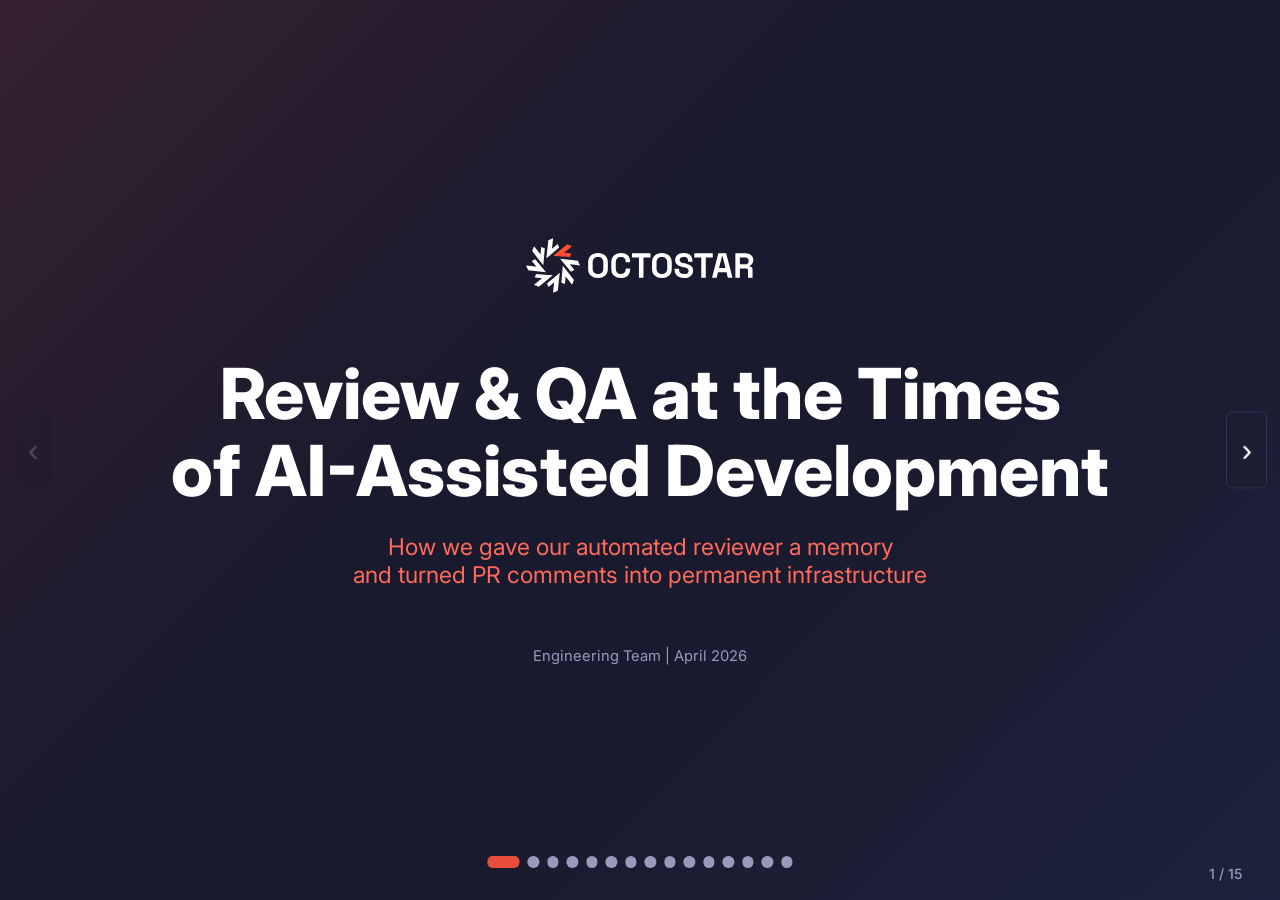
==== docs/presentation.html @ 03509ed6 "fix: slide 4 — vertically center content Co-Authored-By: Claude Opus 4.6 (1M context) <noreply@anthr" ====
<!DOCTYPE html>
<html lang="en">
<head>
<meta charset="UTF-8">
<meta name="viewport" content="width=device-width, initial-scale=1.0">
<title>Octostar — AI Code Review Knowledge System</title>
<style>
  @import url('https://fonts.googleapis.com/css2?family=Inter:wght@300;400;500;600;700;800;900&display=swap');

  :root {
    --bg-dark: #1a1a2e;
    --bg-card: #222240;
    --octostar-red: #e74c3c;
    --octostar-red-light: #ff6b5b;
    --text-white: #ffffff;
    --text-gray: #d0d0e0;
    --text-dim: #9999bb;
    --accent-blue: #4a9eff;
    --accent-green: #2ecc71;
    --accent-orange: #f39c12;
    --accent-purple: #9b59b6;
    --gradient-warm: linear-gradient(135deg, #e74c3c22 0%, #1a1a2e 40%, #1a1a2e 60%, #4a9eff11 100%);
  }

  * { margin: 0; padding: 0; box-sizing: border-box; }

  body {
    font-family: 'Inter', -apple-system, sans-serif;
    background: var(--bg-dark);
    color: var(--text-white);
    overflow: hidden;
  }

  .slide {
    width: 100vw;
    height: 100vh;
    display: none;
    flex-direction: column;
    position: relative;
    overflow: hidden;
  }

  .slide.active { display: flex; }

  /* Shared elements */
  .slide-number {
    position: absolute;
    bottom: 2vh;
    right: 3vw;
    font-size: 0.9vw;
    color: var(--text-dim);
    font-weight: 500;
  }

  .logo-bar {
    position: absolute;
    top: 2vh;
    right: 3vw;
  }

  .logo-img {
    height: 3.2vw;
    width: auto;
    cursor: pointer;
  }

  .red-accent-line {
    width: 60px;
    height: 4px;
    background: var(--octostar-red);
    border-radius: 2px;
    margin-bottom: 20px;
  }

  /* ========== SLIDE 1: TITLE ========== */
  .slide-title {
    background: var(--bg-dark);
    justify-content: center;
    align-items: center;
    text-align: center;
    background: var(--gradient-warm);
  }

  .slide-title .logo-main {
    display: flex;
    align-items: center;
    gap: 16px;
    margin-bottom: 6vh;
  }

  .slide-title .logo-main img {
    height: 5.5vw;
    width: auto;
  }

  .slide-title h1 {
    font-size: 5.5vw;
    font-weight: 800;
    line-height: 1.1;
    margin-bottom: 24px;
    max-width: 80vw;
  }

  .slide-title .subtitle {
    font-size: 1.8vw;
    color: var(--octostar-red-light);
    font-weight: 400;
    margin-bottom: 6vh;
    max-width: 60vw;
  }

  .slide-title .meta {
    font-size: 1vw;
    color: var(--text-dim);
    line-height: 1.8;
  }

  /* ========== SLIDE 2: THE PROBLEM ========== */
  .slide-problem {
    padding: 5vh 6vw;
    background: var(--gradient-warm);
    justify-content: center;
  }

  .slide-problem h2 {
    font-size: 3.2vw;
    font-weight: 800;
    margin-bottom: 4vh;
  }

  /* Gap layout (slide 2) */
  .slide-problem { justify-content: center; }
  .gap-layout {
    display: flex;
    gap: 2vw;
    align-items: stretch;
  }
  .gap-col {
    flex: 1;
    background: var(--bg-card);
    border: 1px solid #333355;
    border-radius: 1vw;
    padding: 1.8vw;
    display: flex;
    flex-direction: column;
    gap: 0.8vh;
  }
  .gap-header { font-size: 1.35vw; font-weight: 700; margin-bottom: 0.5vh; }
  .gap-item {
    font-size: 1vw;
    padding: 0.4vh 0 0.4vh 1vw;
    border-left: 3px solid;
    color: var(--text-gray);
  }
  .gap-good { border-color: var(--accent-green); }
  .gap-bad { border-color: var(--octostar-red); }
  .gap-bars {
    margin-top: auto;
    display: flex;
    flex-direction: row;
    gap: 0.8vw;
  }
  .gap-bar {
    flex: 1;
    padding: 0.8vw 0.6vw;
    border-radius: 0.5vw;
    font-size: 1vw;
    font-weight: 800;
    letter-spacing: 2px;
    text-align: center;
  }
  .gap-neutral { border-color: var(--text-dim); }
  .gap-bar-neutral {
    background: rgba(153,153,187,0.15);
    border: 2px solid var(--text-dim);
    color: var(--text-dim);
  }
  .gap-bar-good {
    background: rgba(46,204,113,0.18);
    border: 2px solid var(--accent-green);
    color: var(--accent-green);
  }
  .gap-bar-bad {
    background: rgba(231,76,60,0.18);
    border: 2px solid var(--octostar-red);
    color: var(--octostar-red-light);
  }
  .gap-vs {
    font-size: 2.5vw;
    font-weight: 800;
    color: var(--text-dim);
    display: flex;
    align-items: center;
  }
  .gap-punchline {
    margin-top: 2vh;
    font-size: 1.3vw;
    color: var(--text-gray);
    text-align: center;
    line-height: 1.5;
  }

  /* ========== SLIDE 3: THREE LAYERS ========== */
  .slide-layers {
    padding: 80px 120px;
    background: var(--gradient-warm);
  }

  .slide-layers h2 {
    font-size: 48px;
    font-weight: 800;
    margin-bottom: 60px;
  }

  .layers-container {
    display: flex;
    gap: 36px;
    flex: 1;
  }

  .layer-card {
    flex: 1;
    background: var(--bg-card);
    border-radius: 16px;
    padding: 40px;
    border: 1px solid #333355;
    display: flex;
    flex-direction: column;
    position: relative;
    overflow: hidden;
  }

  .layer-card::before {
    content: '';
    position: absolute;
    top: 0;
    left: 0;
    right: 0;
    height: 4px;
  }

  .layer-card.bot::before { background: var(--octostar-red); }
  .layer-card.dev::before { background: var(--accent-blue); }
  .layer-card.file::before { background: var(--accent-green); }

  .layer-label {
    font-size: 13px;
    font-weight: 700;
    text-transform: uppercase;
    letter-spacing: 3px;
    margin-bottom: 8px;
  }

  .layer-card.bot .layer-label { color: var(--octostar-red-light); }
  .layer-card.dev .layer-label { color: var(--accent-blue); }
  .layer-card.file .layer-label { color: var(--accent-green); }

  .layer-card h3 {
    font-size: 28px;
    font-weight: 700;
    margin-bottom: 16px;
  }

  .layer-card .when {
    font-size: 15px;
    color: var(--text-dim);
    margin-bottom: 20px;
    padding-bottom: 20px;
    border-bottom: 1px solid #333355;
  }

  .layer-card .desc {
    font-size: 17px;
    line-height: 1.7;
    color: var(--text-gray);
    margin-bottom: 24px;
  }

  .layer-card .file-path {
    font-family: 'SF Mono', 'Fira Code', monospace;
    font-size: 14px;
    color: var(--accent-green);
    background: #1a1a2e;
    padding: 12px 16px;
    border-radius: 8px;
    margin-top: auto;
  }

  .layer-card .example {
    font-size: 14px;
    color: var(--text-dim);
    background: #1a1a2e;
    padding: 16px;
    border-radius: 8px;
    margin-top: auto;
    font-family: 'SF Mono', 'Fira Code', monospace;
    line-height: 1.6;
    white-space: pre-wrap;
  }

  /* ========== SLIDE 4: HIERARCHY ========== */
  .slide-hierarchy {
    padding: 5vh 6vw;
    background: var(--gradient-warm);
    justify-content: center;
  }

  .slide-hierarchy h2 {
    font-size: 48px;
    font-weight: 800;
    margin-bottom: 16px;
  }

  .slide-hierarchy .subtitle {
    font-size: 20px;
    color: var(--text-gray);
    margin-bottom: 60px;
  }

  .hierarchy-content {
    display: flex;
    gap: 60px;
    flex: 1;
  }

  .tree {
    flex: 1;
    display: flex;
    flex-direction: column;
    gap: 0;
  }

  .tree-node {
    display: flex;
    align-items: center;
    gap: 16px;
    padding: 18px 24px;
    background: var(--bg-card);
    border: 1px solid #333355;
    border-radius: 12px;
    margin-left: 0;
    margin-bottom: 8px;
    position: relative;
  }

  .tree-node.l1 { margin-left: 0; }
  .tree-node.l2 { margin-left: 60px; }
  .tree-node.l3 { margin-left: 120px; }

  .tree-node .dot {
    width: 12px;
    height: 12px;
    border-radius: 50%;
    flex-shrink: 0;
  }

  .tree-node .dot.red { background: var(--octostar-red); }
  .tree-node .dot.blue { background: var(--accent-blue); }
  .tree-node .dot.green { background: var(--accent-green); }
  .tree-node .dot.purple { background: var(--accent-purple); }

  .tree-node .path {
    font-family: 'SF Mono', 'Fira Code', monospace;
    font-size: 15px;
    color: var(--text-white);
  }

  .tree-node .scope {
    margin-left: auto;
    font-size: 13px;
    color: var(--text-dim);
    font-weight: 500;
  }

  .token-table {
    flex: 1;
    display: flex;
    flex-direction: column;
    gap: 16px;
  }

  .token-table h3 {
    font-size: 24px;
    font-weight: 700;
    margin-bottom: 16px;
  }

  .token-row {
    display: flex;
    align-items: center;
    gap: 16px;
    background: var(--bg-card);
    border: 1px solid #333355;
    border-radius: 12px;
    padding: 20px 24px;
  }

  .token-row .label {
    font-size: 16px;
    color: var(--text-gray);
    min-width: 200px;
  }

  .token-bar-bg {
    flex: 1;
    height: 24px;
    background: #1a1a2e;
    border-radius: 12px;
    overflow: hidden;
  }

  .token-bar {
    height: 100%;
    border-radius: 12px;
    transition: width 0.3s;
  }

  .token-bar.red { background: linear-gradient(90deg, var(--octostar-red), var(--octostar-red-light)); }
  .token-bar.blue { background: linear-gradient(90deg, #2980b9, var(--accent-blue)); }
  .token-bar.green { background: linear-gradient(90deg, #27ae60, var(--accent-green)); }

  .token-row .value {
    font-size: 14px;
    font-weight: 600;
    color: var(--text-white);
    min-width: 80px;
    text-align: right;
    font-family: 'SF Mono', 'Fira Code', monospace;
  }

  /* ========== SLIDE 5: FEEDBACK LOOP ========== */
  .slide-loop {
    padding: 80px 120px;
    background: var(--gradient-warm);
  }

  .slide-loop h2 {
    font-size: 48px;
    font-weight: 800;
    margin-bottom: 60px;
  }

  .loop-flow {
    display: flex;
    align-items: center;
    gap: 0;
    flex: 1;
    justify-content: center;
    padding: 0 40px;
  }

  .loop-step {
    display: flex;
    flex-direction: column;
    align-items: center;
    text-align: center;
    width: 200px;
  }

  .loop-step .circle {
    width: 80px;
    height: 80px;
    border-radius: 50%;
    display: flex;
    align-items: center;
    justify-content: center;
    font-size: 32px;
    margin-bottom: 16px;
    border: 2px solid;
  }

  .loop-step .circle.red { border-color: var(--octostar-red); background: var(--octostar-red)22; }
  .loop-step .circle.blue { border-color: var(--accent-blue); background: var(--accent-blue)22; }
  .loop-step .circle.green { border-color: var(--accent-green); background: var(--accent-green)22; }
  .loop-step .circle.orange { border-color: var(--accent-orange); background: var(--accent-orange)22; }
  .loop-step .circle.purple { border-color: var(--accent-purple); background: var(--accent-purple)22; }

  .loop-fork {
    display: flex;
    flex-direction: column;
    align-items: center;
    gap: 12px;
  }
  .loop-fork-row {
    display: flex;
    align-items: center;
    gap: 12px;
  }
  .loop-fork-arrow {
    font-size: 18px;
    color: var(--text-dim);
  }

  .loop-step h4 {
    font-size: 16px;
    font-weight: 700;
    margin-bottom: 8px;
  }

  .loop-step p {
    font-size: 13px;
    color: var(--text-dim);
    line-height: 1.5;
  }

  .loop-arrow {
    font-size: 28px;
    color: var(--text-dim);
    margin: 0 8px;
    padding-bottom: 60px;
  }

  .loop-wrapper {
    display: flex;
    flex-direction: column;
    align-items: center;
    flex: 1;
    justify-content: center;
  }

  .loop-return-curved {
    width: 85%;
    margin-top: 1vh;
    display: flex;
    flex-direction: column;
    align-items: center;
  }

  .loop-return-curved svg {
    width: 100%;
    height: 5vh;
  }

  .loop-return-label {
    font-size: 1.2vw;
    margin-top: 1vh;
  }

  /* ========== SLIDE 6: CLASSIFICATION ========== */
  .slide-classify {
    padding: 5vh 6vw;
    background: var(--gradient-warm);
    justify-content: center;
  }

  .slide-classify h2 {
    font-size: 3.2vw;
    font-weight: 800;
    margin-bottom: 3vh;
  }

  .classify-grid {
    display: grid;
    grid-template-columns: repeat(5, 1fr);
    gap: 20px;
  }

  .classify-card {
    background: var(--bg-card);
    border-radius: 16px;
    padding: 32px 24px;
    border: 1px solid #333355;
    text-align: center;
    display: flex;
    flex-direction: column;
    align-items: center;
  }

  .classify-card .badge {
    font-size: 12px;
    font-weight: 700;
    text-transform: uppercase;
    letter-spacing: 2px;
    padding: 6px 16px;
    border-radius: 20px;
    margin-bottom: 20px;
  }

  .classify-card.reviewable .badge { background: var(--octostar-red)33; color: var(--octostar-red-light); }
  .classify-card.educational .badge { background: var(--accent-blue)33; color: var(--accent-blue); }
  .classify-card.singlefile .badge { background: var(--accent-green)33; color: var(--accent-green); }
  .classify-card.overlapping .badge { background: var(--accent-orange)33; color: var(--accent-orange); }
  .classify-card.stale .badge { background: #66666633; color: #999; }

  .classify-card h3 {
    font-size: 20px;
    font-weight: 700;
    margin-bottom: 12px;
  }

  .classify-card .dest {
    font-size: 14px;
    color: var(--text-dim);
    margin-bottom: 16px;
    font-family: 'SF Mono', 'Fira Code', monospace;
  }

  .classify-card .example-text {
    font-size: 14px;
    color: var(--text-gray);
    line-height: 1.6;
    font-style: italic;
  }

  /* ========== SLIDE 7: REAL EXAMPLES ========== */
  .slide-examples {
    padding: 80px 120px;
    background: var(--gradient-warm);
  }

  .slide-examples h2 {
    font-size: 48px;
    font-weight: 800;
    margin-bottom: 60px;
  }

  .examples-grid {
    display: grid;
    grid-template-columns: 1fr 1fr;
    gap: 28px;
    flex: 1;
  }

  .example-card {
    background: var(--bg-card);
    border-radius: 16px;
    padding: 32px;
    border: 1px solid #333355;
    border-left: 4px solid;
  }

  .example-card.war1 { border-left-color: var(--octostar-red); }
  .example-card.war2 { border-left-color: var(--accent-blue); }
  .example-card.war3 { border-left-color: var(--accent-green); }
  .example-card.war4 { border-left-color: var(--accent-orange); }

  .example-card .source {
    font-size: 12px;
    font-weight: 600;
    text-transform: uppercase;
    letter-spacing: 2px;
    color: var(--text-dim);
    margin-bottom: 12px;
  }

  .example-card .rule {
    font-size: 18px;
    font-weight: 600;
    margin-bottom: 12px;
    line-height: 1.4;
  }

  .example-card .context {
    font-size: 15px;
    color: var(--text-gray);
    line-height: 1.6;
  }

  .example-card .tag {
    display: inline-block;
    font-size: 11px;
    font-weight: 600;
    padding: 4px 10px;
    border-radius: 12px;
    margin-top: 12px;
    text-transform: uppercase;
    letter-spacing: 1px;
  }

  .tag.bugbot { background: var(--octostar-red)33; color: var(--octostar-red-light); }
  .tag.lessons { background: var(--accent-blue)33; color: var(--accent-blue); }
  .tag.inline { background: var(--accent-green)33; color: var(--accent-green); }

  /* ========== SLIDE 8: RESULTS ========== */
  .slide-results {
    padding: 80px 120px;
    background: var(--gradient-warm);
  }

  .slide-results h2 {
    font-size: 48px;
    font-weight: 800;
    margin-bottom: 60px;
  }

  .results-grid {
    display: grid;
    grid-template-columns: repeat(4, 1fr);
    gap: 28px;
    margin-bottom: 60px;
  }

  .stat-card {
    background: var(--bg-card);
    border-radius: 16px;
    padding: 36px 32px;
    border: 1px solid #333355;
    text-align: center;
  }

  .stat-card .number {
    font-size: 56px;
    font-weight: 800;
    margin-bottom: 8px;
  }

  .stat-card .number.red { color: var(--octostar-red-light); }
  .stat-card .number.blue { color: var(--accent-blue); }
  .stat-card .number.green { color: var(--accent-green); }
  .stat-card .number.orange { color: var(--accent-orange); }

  .stat-card .label {
    font-size: 16px;
    color: var(--text-gray);
    line-height: 1.4;
  }

  .proof-box {
    background: var(--bg-card);
    border-radius: 16px;
    padding: 36px 40px;
    border: 1px solid #333355;
    display: flex;
    align-items: center;
    gap: 40px;
  }

  .proof-box .icon { font-size: 48px; }

  .proof-box .text h3 {
    font-size: 22px;
    font-weight: 700;
    margin-bottom: 8px;
  }

  .proof-box .text p {
    font-size: 17px;
    color: var(--text-gray);
    line-height: 1.6;
  }

  /* ========== SLIDE 9: HOW TO USE ========== */
  .slide-usage {
    padding: 80px 120px;
    background: var(--gradient-warm);
  }

  .slide-usage h2 {
    font-size: 48px;
    font-weight: 800;
    margin-bottom: 60px;
  }

  .usage-steps {
    display: grid;
    grid-template-columns: repeat(4, 1fr);
    gap: 24px;
    flex: 1;
  }

  .usage-card {
    background: var(--bg-card);
    border-radius: 16px;
    padding: 36px 28px;
    border: 1px solid #333355;
    display: flex;
    flex-direction: column;
  }

  .usage-card .step-num {
    font-size: 48px;
    font-weight: 800;
    color: var(--octostar-red);
    margin-bottom: 16px;
    opacity: 0.6;
  }

  .usage-card h3 {
    font-size: 22px;
    font-weight: 700;
    margin-bottom: 12px;
  }

  .usage-card p {
    font-size: 16px;
    color: var(--text-gray);
    line-height: 1.6;
    margin-bottom: 20px;
  }

  .usage-card .cmd {
    margin-top: auto;
    font-family: 'SF Mono', 'Fira Code', monospace;
    font-size: 14px;
    color: var(--accent-green);
    background: #1a1a2e;
    padding: 12px 16px;
    border-radius: 8px;
  }

  /* ========== NAVIGATION ========== */
  .nav {
    position: fixed;
    bottom: 32px;
    left: 50%;
    transform: translateX(-50%);
    display: flex;
    gap: 8px;
    z-index: 100;
  }

  .nav-dot {
    width: 10px;
    height: 10px;
    border-radius: 50%;
    background: var(--text-dim);
    cursor: pointer;
    transition: all 0.2s;
  }

  .nav-dot.active {
    background: var(--octostar-red);
    width: 2vw;
    border-radius: 5px;
  }

  .nav-dot { width: 0.7vw; height: 0.7vw; }

  /* ========== RESPONSIVE OVERRIDES ========== */

  /* All content slides: viewport padding + vertical centering */
  .slide-problem, .slide-layers, .slide-hierarchy, .slide-loop,
  .slide-classify, .slide-examples, .slide-results, .slide-usage {
    padding: 5vh 6vw;
  }
  .slide-problem, .slide-layers, .slide-hierarchy,
  .slide-classify, .slide-examples, .slide-results {
    justify-content: center;
  }

  /* Section headings */
  .slide-layers h2, .slide-hierarchy h2, .slide-loop h2,
  .slide-classify h2, .slide-examples h2, .slide-results h2, .slide-usage h2 {
    font-size: 3.2vw; margin-bottom: 4vh;
  }

  /* Layer cards — horizontal rows */
  .layers-container { flex-direction: column !important; gap: 2.5vh; }
  .layer-card {
    flex-direction: row !important;
    align-items: center;
    padding: 2.2vw 2.5vw;
    border-radius: 1vw;
    gap: 2.5vw;
    transition: all 0.3s ease;
    box-shadow: 0 4px 20px rgba(0,0,0,0.3), 0 0 0 1px rgba(255,255,255,0.04) inset;
  }
  .layer-card:hover { border-color: #e74c3c55; box-shadow: 0 8px 32px rgba(0,0,0,0.4), 0 0 30px #e74c3c15; transform: translateY(-2px); }
  .layer-card::before { width: 5px !important; height: 100% !important; right: auto !important; bottom: 0 !important; }
  .layer-card.bot::before { box-shadow: 0 0 20px #e74c3c88; }
  .layer-card.dev::before { box-shadow: 0 0 20px #4a9eff88; }
  .layer-card.file::before { box-shadow: 0 0 20px #2ecc7188; }

  .layer-top { display: flex; align-items: center; gap: 0.8vw; min-width: 18vw; flex-shrink: 0; }
  .layer-icon { font-size: 3.5vw; }
  .layer-label { font-size: 0.9vw; }
  .layer-card h3 { font-size: 1.8vw; margin: 0; }

  .layer-when {
    display: flex; align-items: center; gap: 0.5vw;
    font-size: 1.1vw; color: var(--text-gray);
    min-width: 18vw; flex-shrink: 0;
    padding: 0; border: none;
  }
  .when-dot { width: 0.6vw; height: 0.6vw; border-radius: 50%; flex-shrink: 0; }

  .layer-rule {
    background: #0d0d20;
    border: 1px solid #252540;
    border-radius: 0.6vw;
    padding: 1vw 1.5vw;
    flex: 1;
  }
  .layer-rule-header { display: none; }
  .layer-card .example { font-size: 1.1vw; padding: 0; background: none; border: none; line-height: 1.5; }

  .layer-how { display: none; }

  /* Hierarchy */
  .slide-hierarchy .subtitle { font-size: 1.3vw; margin-bottom: 4vh; }
  .hierarchy-content { gap: 4vw; }
  .tree-node { padding: 1.2vw 1.5vw; margin-bottom: 0.6vh; border-radius: 0.7vw; }
  .tree-node .path { font-size: 0.95vw; }
  .tree-node .scope { font-size: 0.8vw; }
  .tree-node.l2 { margin-left: 3.5vw; }
  .tree-node.l3 { margin-left: 7vw; }
  .tree-node .dot { width: 0.7vw; height: 0.7vw; }
  .token-table h3 { font-size: 1.5vw; }
  .token-row { padding: 1.2vw 1.5vw; border-radius: 0.7vw; }
  .token-row .label { font-size: 1vw; min-width: 12vw; }
  .token-row .value { font-size: 0.9vw; min-width: 5vw; }
  .token-bar-bg { height: 1.6vw; border-radius: 0.8vw; }
  .token-bar { border-radius: 0.8vw; }

  /* Loop slide */
  .slide-loop { justify-content: center; align-items: center; }
  .slide-loop h2 { align-self: flex-start; width: 100%; margin-bottom: 2vh; }
  .loop-flow { padding: 0 2vw; flex: none; }
  .loop-step { width: 14vw; }
  .loop-step .circle { width: 7vw; height: 7vw; font-size: 2.8vw; font-weight: 800; margin-bottom: 1.2vh; box-shadow: 0 0 20px currentColor; }
  .loop-step h4 { font-size: 1.2vw; margin-bottom: 0.5vh; }
  .loop-step p { font-size: 0.9vw; }
  .loop-arrow { font-size: 2.5vw; padding-bottom: 4vh; }

  /* Classification */
  .classify-grid { gap: 1.5vw; }
  .classify-card { padding: 3vw 2vw; border-radius: 1vw; gap: 1.5vh; justify-content: center; }
  .classify-card .badge { font-size: 1.1vw; padding: 0.7vw 1.5vw; letter-spacing: 3px; }
  .classify-card h3 { font-size: 2vw; }
  .classify-card .dest { font-size: 1.3vw; }
  .classify-card .example-text { font-size: 1.2vw; line-height: 1.5; }

  /* Examples - war story cards */
  .examples-grid { gap: 1.5vw; align-content: center; }
  .example-card { padding: 1.8vw; border-radius: 1vw; border-left-width: 5px; transition: all 0.3s ease; }
  .example-card:hover { border-color: #e74c3c55; box-shadow: 0 0 30px #e74c3c15; }

  .war-header {
    display: flex;
    align-items: center;
    gap: 1vw;
    margin-bottom: 1.2vw;
  }

  .war-icon { font-size: 2.2vw; }

  .war-header .source { font-size: 0.8vw; color: var(--text-dim); font-weight: 600; text-transform: uppercase; letter-spacing: 1px; }
  .war-header .rule { font-size: 1.15vw; font-weight: 700; line-height: 1.3; }
  .war-header .tag { margin-left: auto; font-size: 0.7vw; white-space: nowrap; }

  .war-diff {
    background: #0a0a18;
    border: 1px solid #1e1e3a;
    border-radius: 0.5vw;
    padding: 0.8vw 1vw;
    font-family: 'SF Mono', 'Fira Code', monospace;
    font-size: 0.85vw;
    line-height: 1.8;
  }

  .diff-bad { color: #f87171; }
  .diff-bad::before { content: ''; }
  .diff-good { color: #4ade80; }
  .diff-good::before { content: ''; }

  /* Results */
  .results-grid { gap: 1.5vw; margin-bottom: 3vh; }
  .stat-card { padding: 3vw 2vw; border-radius: 1vw; transition: all 0.3s ease; }
  .stat-card:hover { border-color: #e74c3c55; box-shadow: 0 0 30px #e74c3c15; }
  .stat-card .number { font-size: 5vw; text-shadow: 0 0 40px currentColor; }
  .stat-card .label { font-size: 1.1vw; }
  .proof-box { padding: 2.5vw 3vw; border-radius: 1vw; gap: 2.5vw; margin-top: 2vh; }
  .proof-box .icon { font-size: 3vw; }
  .proof-box .text h3 { font-size: 1.4vw; }
  .proof-box .text p { font-size: 1.05vw; }

  /* HIGH CONTRAST: minimum font sizes for projectors */
  .problem-card p, .layer-card .desc, .layer-card .when,
  .example-card .context, .proof-box .text p,
  .oss-tagline, .oss-cta, .oss-feature { font-size: 1.25vw; }

  .problem-card .quote, .loop-step p, .classify-card .example-text,
  .example-card .source, .slide-title .meta, .loop-return-label,
  .oss-repo-url, .stat-card .label { font-size: 1.15vw; }

  .layer-card .example, .oss-cmd, .file-path, .token-row .value,
  .tree-node .path, .classify-card .dest { font-size: 1.1vw; }

  .example-card .tag, .classify-card .badge, .oss-cmd-label { font-size: 0.9vw; }
  .loop-step h4 { font-size: 1.4vw; }
  .loop-step p { font-size: 1.1vw; }
  .loop-return-label { font-size: 1.2vw; }
  .tree-node .scope { font-size: 1vw; }
  .token-row .label { font-size: 1.15vw; }
  .classify-card h3 { font-size: 1.4vw; }
  .slide-hierarchy .subtitle { font-size: 1.5vw; }
  .layer-label { font-size: 0.85vw; }
  .layer-when { font-size: 1.05vw; }
  .layer-rule-header { font-size: 0.9vw; }
  .layer-how { font-size: 0.9vw; }
  .oss-feature-icon { font-size: 1.5vw; }
  .slide-number { font-size: 1.1vw; }
  .nav-dot { width: 0.9vw; height: 0.9vw; }
  .nav-dot.active { width: 2.5vw; }

  /* Slide arrow buttons */
  .slide-arrow {
    position: fixed;
    top: 50%;
    transform: translateY(-50%);
    z-index: 100;
    background: rgba(30, 30, 50, 0.6);
    backdrop-filter: blur(8px);
    border: 1px solid #333355;
    color: white;
    font-size: 2.5vw;
    width: 3.2vw;
    height: 6vw;
    display: flex;
    align-items: center;
    justify-content: center;
    cursor: pointer;
    transition: all 0.2s;
    border-radius: 0.5vw;
    padding: 0;
    line-height: 1;
    user-select: none;
    -webkit-tap-highlight-color: transparent;
  }

  .slide-arrow:hover {
    background: rgba(50, 50, 80, 0.8);
    border-color: #555577;
  }

  .slide-arrow:active {
    transform: translateY(-50%) scale(0.95);
  }

  .arrow-left { left: 1vw; }
  .arrow-right { right: 1vw; }

  /* On mobile, make arrows bigger touch targets */
  @media (max-width: 900px) {
    .slide-arrow {
      font-size: 28px;
      width: 44px;
      height: 72px;
      border-radius: 8px;
    }
    .arrow-left { left: 4px; }
    .arrow-right { right: 4px; }
  }

  /* On very small screens, hide arrows (use swipe instead) */
  @media (max-width: 480px) {
    .slide-arrow { display: none; }
  }

  /* Knowledge slide */
  .slide-knowledge, .slide-shift { padding: 5vh 6vw; background: var(--gradient-warm); justify-content: center; }
  .slide-knowledge h2, .slide-shift h2 { font-size: 3.2vw; margin-bottom: 3vh; }
  .knowledge-split { display: flex; gap: 2vw; align-items: stretch; }
  .knowledge-col { flex: 1; background: var(--bg-card); border: 1px solid #333355; border-radius: 1vw; padding: 2.2vw; display: flex; flex-direction: column; gap: 1.5vh; }
  .knowledge-adr { border-top: 4px solid var(--accent-blue); }
  .knowledge-shadow { border-top: 4px solid var(--octostar-red); }
  .knowledge-header { display: flex; align-items: center; gap: 0.8vw; }
  .knowledge-icon { font-size: 3vw; }
  .knowledge-col h3 { font-size: 1.8vw; margin: 0; }
  .knowledge-subhead { font-size: 1.2vw; color: var(--text-gray); font-style: italic; }
  .knowledge-traits { display: flex; flex-direction: column; gap: 0.4vh; }
  .knowledge-trait { font-size: 1.1vw; color: var(--text-gray); padding: 0.3vh 0 0.3vh 1vw; border-left: 2px solid #333355; }
  .knowledge-example { margin-top: auto; background: #0d0d20; border: 1px solid #252540; border-radius: 0.5vw; padding: 1.2vw; font-size: 1.05vw; color: var(--text-gray); font-style: italic; line-height: 1.5; }
  .knowledge-example-label { font-size: 0.85vw; color: var(--text-dim); font-style: normal; font-weight: 700; text-transform: uppercase; letter-spacing: 1px; margin-bottom: 0.5vh; }
  .knowledge-vs { font-size: 2.5vw; font-weight: 800; color: var(--text-dim); display: flex; align-items: center; }
  .knowledge-punchline { margin-top: 3vh; font-size: 1.25vw; color: var(--text-gray); text-align: center; line-height: 1.6; }

  /* Flywheel slide */
  .slide-shift h2 { margin-bottom: 1.5vh; }
  .shift-content { display: flex; flex-direction: column; gap: 2vh; flex: 1; justify-content: center; }
  .flywheel-row { display: flex; align-items: center; gap: 1.5vw; justify-content: center; }
  .flywheel-card { background: var(--bg-card); border: 1px solid #333355; border-radius: 1vw; padding: 1.8vw 2vw; flex: 1; max-width: 22vw; text-align: center; }
  .flywheel-result { border-color: var(--octostar-red); box-shadow: 0 0 30px rgba(231,76,60,0.1); }
  .flywheel-icon { font-size: 3vw; margin-bottom: 0.8vh; }
  .flywheel-card h3 { font-size: 1.4vw; margin-bottom: 0.5vh; }
  .flywheel-card p { font-size: 1.05vw; color: var(--text-gray); line-height: 1.5; }
  .flywheel-plus { font-size: 2vw; font-weight: 800; color: var(--text-dim); }
  .shift-crisis { background: #1a0a0a; border: 1px solid #3a1515; border-radius: 0.8vw; padding: 1.8vw 2.5vw; text-align: center; }
  .shift-crisis-label { font-size: 0.9vw; font-weight: 700; text-transform: uppercase; letter-spacing: 2px; color: var(--octostar-red-light); margin-bottom: 0.5vh; }
  .shift-crisis-text { font-size: 1.15vw; color: var(--text-gray); line-height: 1.6; }
  .shift-attitude { text-align: center; }
  .shift-attitude-label { font-size: 0.8vw; font-weight: 700; text-transform: uppercase; letter-spacing: 2px; color: var(--accent-green); margin-bottom: 1vh; }
  .shift-items { display: flex; gap: 3vw; justify-content: center; padding: 0 2vw; }
  .shift-item { font-size: 1.2vw; color: var(--text-gray); line-height: 1.6; flex: 1; text-align: left; display: flex; gap: 0.8vw; align-items: baseline; }
  .shift-num { font-size: 1.6vw; font-weight: 800; color: var(--octostar-red-light); flex-shrink: 0; }

  /* Commands slide */
  .slide-commands {
    background: var(--gradient-warm);
    padding: 4vh 6vw;
    justify-content: center;
  }
  .slide-commands h2 { font-size: 3.2vw; margin-bottom: 0.5vh; }
  .slide-commands .commands-subtitle { font-size: 1.15vw; color: var(--text-dim); margin-bottom: 3vh; }
  .commands-table { width: 100%; max-width: 72vw; margin: 0 auto; display: flex; flex-direction: column; gap: 1.2vw; }
  .cmd-row { display: flex; align-items: stretch; gap: 1.2vw; background: var(--bg-card); border: 1px solid #333355; border-radius: 0.8vw; overflow: hidden; }
  .cmd-left { flex: 0 0 28vw; padding: 1.4vw 1.6vw; display: flex; flex-direction: column; gap: 0.3vh; border-right: 1px solid #333355; }
  .cmd-name { font-family: 'JetBrains Mono', 'Fira Code', monospace; font-size: 1.05vw; font-weight: 700; color: var(--accent-green); }
  .cmd-when { font-size: 0.85vw; color: var(--text-dim); font-style: italic; }
  .cmd-right { flex: 1; padding: 1.4vw 1.6vw; display: flex; align-items: center; }
  .cmd-desc { font-size: 1vw; color: var(--text-gray); line-height: 1.5; }
  .cmd-row--auto { border-left: 3px solid var(--accent-orange); }
  .cmd-row--manual { border-left: 3px solid var(--accent-blue); }
  .commands-legend { display: flex; gap: 2vw; justify-content: center; margin-top: 2vh; font-size: 0.9vw; color: var(--text-dim); }
  .legend-dot { display: inline-block; width: 10px; height: 10px; border-radius: 2px; margin-right: 6px; vertical-align: middle; }

  /* Bonus slides */
  .slide-bonus {
    background: var(--gradient-warm);
    padding: 4vh 6vw;
    justify-content: center;
  }
  .slide-bonus h2 { font-size: 3.2vw; margin-bottom: 0.5vh; }
  .bonus-badge {
    display: inline-block;
    align-self: flex-start;
    font-size: 0.85vw;
    font-weight: 800;
    letter-spacing: 3px;
    text-transform: uppercase;
    color: var(--accent-purple);
    border: 1px solid var(--accent-purple);
    border-radius: 50px;
    padding: 0.4vw 1.5vw;
    margin-bottom: 1vh;
  }
  .bonus-subtitle { font-size: 1.4vw; color: var(--text-dim); margin-bottom: 2.5vh; line-height: 1.6; }
  .bonus-cards { display: flex; gap: 2.5vw; margin-bottom: 2.5vh; }
  .bonus-card {
    flex: 1;
    background: var(--bg-card);
    border: 1px solid #333355;
    border-radius: 1vw;
    padding: 2.5vw;
    display: flex;
    flex-direction: column;
    gap: 1.5vh;
  }
  .bonus-card h3 { font-size: 2vw; margin: 0; }
  .bonus-card p { font-size: 1.2vw; color: var(--text-gray); line-height: 1.6; margin: 0; }
  .bonus-card--midscene { border-top: 4px solid var(--accent-green); }
  .bonus-card--uitars { border-top: 4px solid var(--accent-orange); }
  .bonus-card-tag { font-size: 1vw; font-weight: 700; text-transform: uppercase; letter-spacing: 2px; }
  .bonus-card--midscene .bonus-card-tag { color: var(--accent-green); }
  .bonus-card--uitars .bonus-card-tag { color: var(--accent-orange); }
  .bonus-callout {
    background: #0d0d20;
    border: 1px solid #252540;
    border-radius: 0.6vw;
    padding: 1.2vw 1.8vw;
    font-size: 1.3vw;
    color: var(--text-gray);
    text-align: center;
    line-height: 1.5;
  }
  .bonus-callout strong { color: var(--accent-green); }
  .bonus-split { display: flex; gap: 2.5vw; }
  .bonus-col {
    flex: 1;
    background: var(--bg-card);
    border: 1px solid #333355;
    border-radius: 1vw;
    padding: 2.5vw;
  }
  .bonus-col h3 { font-size: 1.8vw; margin: 0 0 1.5vh 0; }
  .bonus-col--good { border-top: 4px solid var(--accent-green); }
  .bonus-col--good h3 { color: var(--accent-green); }
  .bonus-col--test { border-top: 4px solid var(--accent-orange); }
  .bonus-col--test h3 { color: var(--accent-orange); }
  .bonus-list { list-style: none; padding: 0; margin: 0; display: flex; flex-direction: column; gap: 2vh; }
  .bonus-list li { font-size: 1.2vw; color: var(--text-gray); line-height: 1.6; padding-left: 1.2vw; border-left: 3px solid #333355; }
  .bonus-col--good .bonus-list li { border-left-color: var(--accent-green); }
  .bonus-col--test .bonus-list li { border-left-color: var(--accent-orange); }

  /* FAQ slide */
  .slide-faq {
    background: var(--gradient-warm);
    padding: 4vh 6vw;
    justify-content: center;
  }
  .slide-faq h2 { font-size: 3.2vw; margin-bottom: 0.5vh; }
  .slide-faq .faq-subtitle { font-size: 1.2vw; color: var(--text-dim); margin-bottom: 2.5vh; }
  .faq-grid { display: grid; grid-template-columns: 1fr 1fr; gap: 2vw 2.5vw; align-content: center; }
  .faq-item { background: var(--bg-card); border: 1px solid #333355; border-radius: 0.8vw; padding: 2vw 2.2vw; }
  .faq-q { font-size: 1.4vw; font-weight: 700; color: var(--octostar-red-light); margin-bottom: 1vh; line-height: 1.3; }
  .faq-a { font-size: 1.15vw; color: var(--text-gray); line-height: 1.6; }
  .faq-a strong { color: var(--text-white); }

  /* OSS slide */
  .slide-oss {
    background: var(--gradient-warm);
    justify-content: center;
    align-items: center;
    text-align: center;
    padding: 5vh 6vw;
  }

  .oss-content {
    display: flex;
    flex-direction: column;
    align-items: center;
    gap: 2.5vh;
    max-width: 70vw;
  }

  .oss-badge {
    font-size: 1vw;
    font-weight: 800;
    letter-spacing: 6px;
    color: var(--accent-green);
    padding: 0.6vw 2vw;
    border: 2px solid var(--accent-green);
    border-radius: 50px;
    text-shadow: 0 0 20px var(--accent-green);
  }

  .slide-oss h2 {
    font-size: 4.5vw;
    font-weight: 800;
    margin: 0;
  }

  .oss-tagline {
    font-size: 1.4vw;
    color: var(--text-gray);
    line-height: 1.6;
  }

  .oss-tagline em {
    color: var(--octostar-red-light);
    font-style: normal;
    font-weight: 600;
  }

  .oss-card {
    background: var(--bg-card);
    border: 1px solid #333355;
    border-radius: 1.2vw;
    padding: 2.5vw 3vw;
    width: 100%;
    display: flex;
    flex-direction: column;
    gap: 2vh;
  }

  .oss-repo-header {
    display: flex;
    align-items: center;
    gap: 1.2vw;
    text-align: left;
  }

  .oss-repo-name {
    font-size: 1.8vw;
    font-weight: 700;
  }

  .oss-repo-url {
    font-size: 0.95vw;
    color: var(--text-dim);
    font-family: 'SF Mono', 'Fira Code', monospace;
  }

  .oss-commands {
    display: grid;
    grid-template-columns: 1fr 1fr;
    gap: 0.8vw;
    width: 100%;
  }

  .oss-cmd-row {
    display: flex;
    align-items: center;
    gap: 1vw;
    background: #1a1a2e;
    padding: 1vw 1.5vw;
    border-radius: 0.6vw;
    text-align: left;
  }

  .oss-cmd-label {
    font-size: 0.75vw;
    font-weight: 700;
    text-transform: uppercase;
    letter-spacing: 2px;
    color: var(--text-dim);
    min-width: 5.5vw;
  }

  .oss-cmd {
    font-family: 'SF Mono', 'Fira Code', monospace;
    font-size: 0.95vw;
    color: var(--accent-green);
  }

  .oss-features {
    display: flex;
    gap: 2.5vw;
    margin-top: 1vh;
  }

  .oss-feature {
    display: flex;
    align-items: center;
    gap: 0.6vw;
    font-size: 1vw;
    color: var(--text-gray);
  }

  .oss-feature-icon {
    font-size: 1.3vw;
  }

  .oss-cta {
    font-size: 1.1vw;
    color: var(--text-dim);
    margin-top: 1vh;
  }

</style>
</head>
<body>

<!-- SLIDE 1: TITLE -->
<div class="slide slide-title active" id="s1">
  <div class="logo-main">
    <img src="logo-dark.svg" alt="Octostar">
  </div>
  <h1>Review &amp; QA at the Times<br>of AI-Assisted Development</h1>
  <p class="subtitle">How we gave our automated reviewer a memory<br>and turned PR comments into permanent infrastructure</p>
  <p class="meta">Engineering Team | April 2026</p>
  <span class="slide-number">1 / 15</span>
</div>

<!-- SLIDE 2: THE GAP -->
<div class="slide slide-problem" id="s2">
  <div class="logo-bar">
    <a href="https://octostar.com" target="_blank" rel="noopener"><img src="logo-dark.svg" class="logo-img" alt="Octostar"></a>
  </div>
  <h2>Three Tiers of Review Today</h2>
  <div class="gap-layout">
    <div class="gap-col">
      <div class="gap-header">&#129302; The Generic Bot</div>
      <div class="gap-item gap-good">Runs on every PR, fully automatic</div>
      <div class="gap-item gap-good">Reads every line, every time</div>
      <div class="gap-item gap-neutral">Generic advice: &ldquo;add error handling&rdquo;</div>
      <div class="gap-item gap-bad">Starts from zero every run</div>
      <div class="gap-item gap-bad">Zero memory of what went wrong</div>
      <div class="gap-bars">
        <div class="gap-bar gap-bar-good">TIME</div>
        <div class="gap-bar gap-bar-bad">MEMORY</div>
        <div class="gap-bar gap-bar-bad">CONTEXT</div>
      </div>
    </div>
    <div class="gap-vs">+</div>
    <div class="gap-col">
      <div class="gap-header">&#129489;&#8205;&#128187; The New Manual</div>
      <div class="gap-item gap-good">Reads diff, asks LLM the right questions</div>
      <div class="gap-item gap-good">Remembers the war stories</div>
      <div class="gap-item gap-good">Knows the valid tradeoffs</div>
      <div class="gap-item gap-bad">Still manual &mdash; every PR, every time</div>
      <div class="gap-item gap-bad">Has no time</div>
      <div class="gap-bars">
        <div class="gap-bar gap-bar-bad">TIME</div>
        <div class="gap-bar gap-bar-good">MEMORY</div>
        <div class="gap-bar gap-bar-good">CONTEXT</div>
      </div>
    </div>
    <div class="gap-vs">&rarr;</div>
    <div class="gap-col" style="border: 1px solid var(--octostar-red); box-shadow: 0 0 30px rgba(231,76,60,0.15);">
      <div class="gap-header" style="color: var(--octostar-red-light);">&#127942; The Bot With Memory</div>
      <div class="gap-item gap-good">Runs on every PR, fully automatic</div>
      <div class="gap-item gap-good">Remembers your team's war stories</div>
      <div class="gap-item gap-good">Knows the valid tradeoffs</div>
      <div class="gap-item gap-good">Context scoped to each module</div>
      <div class="gap-item gap-good">Learns from every merged PR</div>
      <div class="gap-bars">
        <div class="gap-bar gap-bar-good">TIME</div>
        <div class="gap-bar gap-bar-good">MEMORY</div>
        <div class="gap-bar gap-bar-good">CONTEXT</div>
      </div>
    </div>
  </div>
  <div class="gap-punchline" style="font-size: 1.8vw; line-height: 1.8;">We can't create time for people.<br><strong style="color: var(--octostar-red-light); font-size: 2vw;">We can create memory for the bot.</strong></div>
  <span class="slide-number">2 / 15</span>
</div>

<!-- SLIDE 3: THREE LAYERS -->
<div class="slide slide-layers" id="s3">
  <div class="logo-bar">
    <a href="https://octostar.com" target="_blank" rel="noopener"><img src="logo-dark.svg" class="logo-img" alt="Octostar"></a>
  </div>
  <h2>Three Memory Layers</h2>
  <div class="layers-container">
    <div class="layer-card bot">
      <div class="layer-top">
        <span class="layer-icon">&#129302;</span>
        <div>
          <span class="layer-label">Layer 1 &mdash; Bot memory</span>
          <h3>.cursor/BUGBOT.md</h3>
        </div>
      </div>
      <div class="layer-when"><span class="when-dot" style="background:var(--octostar-red)"></span> Read at <strong>review time</strong> by Bugbot</div>
      <div class="layer-rule">
        <div class="layer-rule-header">&#9888;&#65039; Rule enforced on every diff:</div>
        <div class="example">"Never use Promise.all on unbounded arrays. Use a concurrency limiter (max 3)."</div>
      </div>
      <div class="layer-how">Hierarchical &mdash; bot traverses upward, collecting rules at each directory level</div>
    </div>
    <div class="layer-card dev">
      <div class="layer-top">
        <span class="layer-icon">&#128187;</span>
        <div>
          <span class="layer-label">Layer 2 &mdash; Developer memory</span>
          <h3>LESSONS.md</h3>
        </div>
      </div>
      <div class="layer-when"><span class="when-dot" style="background:var(--accent-blue)"></span> Read at <strong>write time</strong> by IDE assistant</div>
      <div class="layer-rule">
        <div class="layer-rule-header">&#128218; Universal lesson:</div>
        <div class="example">"In-memory state is a cache, not a source of truth. Always query the DB for conflict detection."</div>
      </div>
      <div class="layer-how">The "why" behind patterns &mdash; things the bot can't enforce but devs should know</div>
    </div>
    <div class="layer-card file">
      <div class="layer-top">
        <span class="layer-icon">&#128196;</span>
        <div>
          <span class="layer-label">Layer 3 &mdash; File memory</span>
          <h3>Inline Comments</h3>
        </div>
      </div>
      <div class="layer-when"><span class="when-dot" style="background:var(--accent-green)"></span> Visible in <strong>diff</strong> when file is changed</div>
      <div class="layer-rule">
        <div class="layer-rule-header">&#128204; Pinned to one file:</div>
        <div class="example">// WARNING: Runtime-evaluated JS.
// Cannot use imports. Do not DRY.
// (See PR #760)</div>
      </div>
      <div class="layer-how">Most targeted &mdash; zero token waste, bot sees it only when that file is in the PR</div>
    </div>
  </div>
  <span class="slide-number">3 / 15</span>
</div>

<!-- SLIDE 4: HIERARCHY -->
<div class="slide slide-hierarchy" id="s4">
  <div class="logo-bar">
    <a href="https://octostar.com" target="_blank" rel="noopener"><img src="logo-dark.svg" class="logo-img" alt="Octostar"></a>
  </div>
  <h2>Hierarchical Scoping</h2>
  <p class="subtitle">Deeper modules get more context. Simple changes get only relevant rules.</p>
  <div class="hierarchy-content">
    <div class="tree">
      <div class="tree-node l1">
        <div class="dot red"></div>
        <span class="path">.cursor/BUGBOT.md</span>
        <span class="scope">Every PR</span>
      </div>
      <div class="tree-node l2">
        <div class="dot blue"></div>
        <span class="path">apps/octostar/.cursor/BUGBOT.md</span>
        <span class="scope">Octostar PRs</span>
      </div>
      <div class="tree-node l3">
        <div class="dot green"></div>
        <span class="path">apps/octostar/.../linkchart-nt/.cursor/BUGBOT.md</span>
        <span class="scope">LinkChart PRs</span>
      </div>
      <div class="tree-node l2">
        <div class="dot blue"></div>
        <span class="path">apps/search-app/.cursor/BUGBOT.md</span>
        <span class="scope">Search PRs</span>
      </div>
      <div class="tree-node l2">
        <div class="dot purple"></div>
        <span class="path">packages/.cursor/BUGBOT.md</span>
        <span class="scope">Package PRs</span>
      </div>
    </div>
    <div class="token-table">
      <h3>Token Budget per Scenario</h3>
      <div class="token-row">
        <span class="label">LinkChart change</span>
        <div class="token-bar-bg"><div class="token-bar red" style="width: 84%"></div></div>
        <span class="value">~1,684</span>
      </div>
      <div class="token-row">
        <span class="label">Octostar change</span>
        <div class="token-bar-bg"><div class="token-bar blue" style="width: 63%"></div></div>
        <span class="value">~1,250</span>
      </div>
      <div class="token-row">
        <span class="label">Package change</span>
        <div class="token-bar-bg"><div class="token-bar green" style="width: 43%"></div></div>
        <span class="value">~859</span>
      </div>
      <div class="token-row">
        <span class="label">Search App change</span>
        <div class="token-bar-bg"><div class="token-bar green" style="width: 36%"></div></div>
        <span class="value">~728</span>
      </div>
      <div style="margin-top: 24px; padding: 20px 24px; background: var(--bg-card); border-radius: 12px; border: 1px solid #333355;">
        <p style="font-size: 15px; color: var(--text-gray); line-height: 1.7;">Target: <strong style="color: white;">&lt;400 words</strong> per file, <strong style="color: white;">&lt;2,000 tokens</strong> worst case. Fewer rules = more attention per rule.</p>
      </div>
    </div>
  </div>
  <span class="slide-number">4 / 15</span>
</div>

<!-- SLIDE 5: FEEDBACK LOOP -->
<div class="slide slide-loop" id="s5">
  <div class="logo-bar">
    <a href="https://octostar.com" target="_blank" rel="noopener"><img src="logo-dark.svg" class="logo-img" alt="Octostar"></a>
  </div>
  <h2>The Automated Feedback Loop</h2>
  <div class="loop-wrapper">
    <div class="loop-flow">
      <div class="loop-step">
        <div class="circle red">1</div>
        <h4>PR Merged</h4>
        <p>Developer's code lands on main</p>
      </div>
      <div class="loop-arrow">&rarr;</div>
      <div class="loop-step">
        <div class="circle blue">2</div>
        <h4>Action Fires</h4>
        <p>harvest-lessons.yml extracts human review comments</p>
      </div>
      <div class="loop-arrow">&rarr;</div>
      <div class="loop-step">
        <div class="circle green">3</div>
        <h4>Summary Posted</h4>
        <p>Structured harvest proposal on the merged PR</p>
      </div>
      <div class="loop-arrow">&rarr;</div>
      <div class="loop-step">
        <div class="circle orange">4</div>
        <h4>Classify & Commit</h4>
        <p>Developer runs /pr-war-stories harvest</p>
      </div>
      <div class="loop-arrow">&rarr;</div>
      <div class="loop-fork">
        <div class="loop-fork-row">
          <span class="loop-fork-arrow">&nearr;</span>
          <div class="loop-step">
            <div class="circle green">5a</div>
            <h4>Reviewer learns</h4>
            <p>BUGBOT.md rules on next review</p>
          </div>
        </div>
        <div class="loop-fork-row">
          <span class="loop-fork-arrow">&searr;</span>
          <div class="loop-step">
            <div class="circle blue">5b</div>
            <h4>Coder learns</h4>
            <p>LESSONS.md read before writing</p>
          </div>
        </div>
      </div>
    </div>
    <div class="loop-return-curved">
      <svg viewBox="0 0 1000 80" preserveAspectRatio="none">
        <defs>
          <linearGradient id="loopGrad" x1="0%" y1="0%" x2="100%" y2="0%">
            <stop offset="0%" stop-color="#9b59b6" />
            <stop offset="50%" stop-color="#e74c3c" />
            <stop offset="100%" stop-color="#e74c3c" />
          </linearGradient>
          <marker id="arrowhead" markerWidth="10" markerHeight="7" refX="10" refY="3.5" orient="auto">
            <polygon points="0 0, 10 3.5, 0 7" fill="#e74c3c" />
          </marker>
        </defs>
        <path d="M 900 5 Q 950 5 950 40 Q 950 70 900 70 L 100 70 Q 50 70 50 40 Q 50 5 100 5"
              stroke="url(#loopGrad)" stroke-width="3" fill="none" marker-end="url(#arrowhead)" />
      </svg>
      <div class="loop-return-label">
        <span style="color: var(--accent-green);">&#10003; Next PR catches more</span>
        <span style="color: var(--octostar-red-light);">&nbsp;&mdash;&nbsp;loop continues</span>
      </div>
    </div>
  </div>
  <span class="slide-number">5 / 15</span>
</div>

<!-- SLIDE 6: CLASSIFICATION -->
<div class="slide slide-classify" id="s6">
  <div class="logo-bar">
    <a href="https://octostar.com" target="_blank" rel="noopener"><img src="logo-dark.svg" class="logo-img" alt="Octostar"></a>
  </div>
  <h2>Rule Classification System</h2>
  <div class="classify-grid">
    <div class="classify-card reviewable">
      <span class="badge">Reviewable</span>
      <h3>Bot can check it</h3>
      <div class="dest">&rarr; BUGBOT.md</div>
      <p class="example-text">"Don't use Promise.all on unbounded arrays"</p>
    </div>
    <div class="classify-card educational">
      <span class="badge">Educational</span>
      <h3>Informs devs</h3>
      <div class="dest">&rarr; LESSONS.md</div>
      <p class="example-text">"Build order requires packages before apps"</p>
    </div>
    <div class="classify-card singlefile">
      <span class="badge">Single-File</span>
      <h3>One function</h3>
      <div class="dest">&rarr; inline comment</div>
      <p class="example-text">"This adapter uses reference equality intentionally"</p>
    </div>
    <div class="classify-card overlapping">
      <span class="badge">Overlapping</span>
      <h3>Duplicate rule</h3>
      <div class="dest">&rarr; merge</div>
      <p class="example-text">Three stale-state rules merged into one</p>
    </div>
    <div class="classify-card stale">
      <span class="badge">Stale</span>
      <h3>Pattern fixed</h3>
      <div class="dest">&rarr; remove</div>
      <p class="example-text">API migrated, old workaround no longer needed</p>
    </div>
  </div>
  <div style="margin-top: 48px; padding: 28px 36px; background: var(--bg-card); border-radius: 16px; border: 1px solid #333355; display: flex; align-items: center; gap: 24px;">
    <span style="font-size: 32px;">&#9888;&#65039;</span>
    <p style="font-size: 1.3vw; color: var(--text-gray); line-height: 1.6;"><strong style="color: white;">The #1 failure mode:</strong> dumping everything into BUGBOT.md. This classification prevents context bloat and ensures each rule is placed where it's most effective.</p>
  </div>
  <span class="slide-number">6 / 15</span>
</div>

<!-- SLIDE 7: REAL EXAMPLES -->
<div class="slide slide-examples" id="s7">
  <div class="logo-bar">
    <a href="https://octostar.com" target="_blank" rel="noopener"><img src="logo-dark.svg" class="logo-img" alt="Octostar"></a>
  </div>
  <h2>Real War Stories from Our PRs</h2>
  <div class="examples-grid">
    <div class="example-card war1">
      <div class="war-header">
        <span class="war-icon">&#128165;</span>
        <div>
          <div class="source">PR #781</div>
          <div class="rule">Promise.all on 200 files = OOM</div>
        </div>
        <span class="tag bugbot">BUGBOT.md</span>
      </div>
      <div class="war-diff">
        <div class="diff-bad">- await Promise.all(files.map(upload))</div>
        <div class="diff-good">+ await asyncPool(3, files, upload)</div>
      </div>
    </div>
    <div class="example-card war2">
      <div class="war-header">
        <span class="war-icon">&#127912;</span>
        <div>
          <div class="source">PR #775</div>
          <div class="rule">LLM CSS change broke schema editor</div>
        </div>
        <span class="tag bugbot">BUGBOT.md</span>
      </div>
      <div class="war-diff">
        <div class="diff-bad">- .custom-antlayout { height: 100% }</div>
        <div class="diff-good">+ .schema-editor-layout { height: 100% }</div>
      </div>
    </div>
    <div class="example-card war3">
      <div class="war-header">
        <span class="war-icon">&#9989;</span>
        <div>
          <div class="source">PR #748</div>
          <div class="rule">=== is correct. Don't "fix" it.</div>
        </div>
        <span class="tag inline">Inline</span>
      </div>
      <div class="war-diff">
        <div class="diff-bad">- if (deepEqual(prev, next))</div>
        <div class="diff-good">+ if (prev === next) // intentional ref check</div>
      </div>
    </div>
    <div class="example-card war4">
      <div class="war-header">
        <span class="war-icon">&#9201;</span>
        <div>
          <div class="source">PR #741</div>
          <div class="rule">useState is 1 frame late</div>
        </div>
        <span class="tag lessons">LESSONS.md</span>
      </div>
      <div class="war-diff">
        <div class="diff-bad">- const [val, setVal] = useState(x)</div>
        <div class="diff-good">+ const valRef = useRef(x) // sync capture</div>
      </div>
    </div>
  </div>
  <span class="slide-number">7 / 15</span>
</div>

<!-- SLIDE 8: RESULTS -->
<div class="slide slide-results" id="s8">
  <div class="logo-bar">
    <a href="https://octostar.com" target="_blank" rel="noopener"><img src="logo-dark.svg" class="logo-img" alt="Octostar"></a>
  </div>
  <h2>What We Shipped</h2>
  <div class="results-grid">
    <div class="stat-card">
      <div class="number red">22</div>
      <div class="label">War stories extracted<br>from 50 merged PRs</div>
    </div>
    <div class="stat-card">
      <div class="number blue">5</div>
      <div class="label">BUGBOT.md files<br>across the monorepo</div>
    </div>
    <div class="stat-card">
      <div class="number green">6</div>
      <div class="label">Inline comments placed<br>in source files</div>
    </div>
    <div class="stat-card">
      <div class="number orange">1</div>
      <div class="label">GitHub Action for<br>automated harvesting</div>
    </div>
  </div>
  <div class="proof-box">
    <div class="icon">&#127919;</div>
    <div class="text">
      <h3>Already paying for itself</h3>
      <p>On its first review, Bugbot caught a real bug in the harvest workflow itself &mdash; the scope detection used <code>else if</code> instead of <code>if</code>, causing linkchart files to miss parent scope rules. The system's own rules made the system better.</p>
    </div>
  </div>
  <div style="margin-top: 28px; text-align: center; color: var(--text-dim); font-size: 16px;">
    <code style="color: var(--accent-green);">/pr-war-stories setup</code> &nbsp;&mdash;&nbsp; available as a Claude Code skill for any repository
  </div>
  <span class="slide-number">8 / 15</span>
</div>

<!-- SLIDE 9: TWO KINDS OF KNOWLEDGE -->
<div class="slide slide-knowledge" id="s9">
  <div class="logo-bar">
    <a href="https://octostar.com" target="_blank" rel="noopener"><img src="logo-dark.svg" class="logo-img" alt="Octostar"></a>
  </div>
  <h2>Two Kinds of Knowledge</h2>
  <div class="knowledge-split">
    <div class="knowledge-col knowledge-adr">
      <div class="knowledge-header">
        <span class="knowledge-icon">&#128208;</span>
        <h3>Architectural Knowledge</h3>
      </div>
      <div class="knowledge-subhead">What was decided and why</div>
      <div class="knowledge-traits">
        <div class="knowledge-trait">Written <strong>at decision time</strong></div>
        <div class="knowledge-trait">Forward-looking</div>
        <div class="knowledge-trait">Predictable consequences</div>
        <div class="knowledge-trait">Captured in ADRs, design docs</div>
        <div class="knowledge-trait">Audience: future architects</div>
      </div>
      <div class="knowledge-example">
        <div class="knowledge-example-label">Example ADR</div>
        "We chose an epoch-based concurrency guard in expandQueue to prevent race conditions during graph mutations."
      </div>
    </div>
    <div class="knowledge-vs">vs</div>
    <div class="knowledge-col knowledge-shadow">
      <div class="knowledge-header">
        <span class="knowledge-icon">&#128123;</span>
        <h3>Shadow Knowledge</h3>
      </div>
      <div class="knowledge-subhead">What went wrong and what we learned</div>
      <div class="knowledge-traits">
        <div class="knowledge-trait">Emerges <strong>after the fact</strong></div>
        <div class="knowledge-trait">Backward-looking</div>
        <div class="knowledge-trait">Unknowable at decision time</div>
        <div class="knowledge-trait">Lives in PR comments, people's heads</div>
        <div class="knowledge-trait">Audience: future developers</div>
      </div>
      <div class="knowledge-example">
        <div class="knowledge-example-label">Example war story</div>
        "If you bypass the epoch check or call markDone() directly, pending counts go negative and the UI shows stale loading forever."
      </div>
    </div>
  </div>
  <div class="knowledge-punchline">ADRs document the skeleton. Shadow knowledge is the muscle memory.<br>It only exists in the heads of people who've been burned. <strong style="color:var(--octostar-red-light)">And it walks out the door when they leave.</strong></div>
  <span class="slide-number">9 / 15</span>
</div>

<!-- SLIDE 10: THE SHIFT -->
<div class="slide slide-shift" id="s10">
  <div class="logo-bar">
    <a href="https://octostar.com" target="_blank" rel="noopener"><img src="logo-dark.svg" class="logo-img" alt="Octostar"></a>
  </div>
  <h2>The Dual Flywheel</h2>
  <div class="shift-content">
    <div class="flywheel-row">
      <div class="flywheel-card">
        <div class="flywheel-icon">&#128187;</div>
        <h3>Coding gets smarter</h3>
        <p>IDE assistants read LESSONS.md before writing code. They stop suggesting patterns your team already learned are dangerous.</p>
      </div>
      <div class="flywheel-plus">+</div>
      <div class="flywheel-card">
        <div class="flywheel-icon">&#129302;</div>
        <h3>Reviewing gets smarter</h3>
        <p>Bugbot reads BUGBOT.md rules scoped to each directory. It catches what no human has time to check on every PR.</p>
      </div>
      <div class="flywheel-plus">=</div>
      <div class="flywheel-card flywheel-result">
        <div class="flywheel-icon">&#128640;</div>
        <h3>Compounding intelligence</h3>
        <p>Every mistake becomes a permanent rule. Every review comment becomes organizational memory. Knowledge survives turnover.</p>
      </div>
    </div>
    <div class="shift-crisis">
      <div class="shift-crisis-label">The crisis we're solving</div>
      <div class="shift-crisis-text">AI tools have <strong>10x'd code production</strong> but review throughput hasn't scaled.<br>Senior engineers are the bottleneck &mdash; drowning in PRs, rubber-stamping what they should scrutinize.<br><strong style="color:var(--octostar-red-light)">We're producing code faster than we can safely review it.</strong></div>
    </div>
    <div class="shift-attitude">
      <div class="shift-attitude-label">What must change</div>
      <div class="shift-items">
        <div class="shift-item"><span class="shift-num">1</span><span>Write comments for the bot, not a colleague. Comments become rules.</span></div>
        <div class="shift-item"><span class="shift-num">2</span><span>A detailed rejection beats a quick approval.</span></div>
        <div class="shift-item"><span class="shift-num">3</span><span>Junior mistakes are raw material for new rules, not failures.</span></div>
      </div>
    </div>
  </div>
  <span class="slide-number">10 / 15</span>
</div>

<!-- SLIDE 11: OSS RELEASE -->
<div class="slide slide-oss" id="s9">
  <div class="logo-bar">
    <a href="https://octostar.com" target="_blank" rel="noopener"><img src="logo-dark.svg" class="logo-img" alt="Octostar"></a>
  </div>

  <div class="oss-content">
    <div class="oss-badge">OPEN SOURCE</div>
    <h2>We open-sourced it.</h2>
    <p class="oss-tagline">Everything we built is now a reusable Claude Code skill<br>that works on <em>any</em> repository with PR history.</p>

    <div class="oss-card">
      <div class="oss-repo-header">
        <svg width="2.5vw" height="2.5vw" viewBox="0 0 24 24" fill="none" stroke="white" stroke-width="1.5"><path d="M9 19c-5 1.5-5-2.5-7-3m14 6v-3.87a3.37 3.37 0 0 0-.94-2.61c3.14-.35 6.44-1.54 6.44-7A5.44 5.44 0 0 0 20 4.77 5.07 5.07 0 0 0 19.91 1S18.73.65 16 2.48a13.38 13.38 0 0 0-7 0C6.27.65 5.09 1 5.09 1A5.07 5.07 0 0 0 5 4.77a5.44 5.44 0 0 0-1.5 3.78c0 5.42 3.3 6.61 6.44 7A3.37 3.37 0 0 0 9 18.13V22"/></svg>
      <div>
        <div class="oss-repo-name">sscarduzio/pr-war-stories</div>
        <div class="oss-repo-url">github.com/sscarduzio/pr-war-stories</div>
      </div>
    </div>

    <div class="oss-commands">
      <div class="oss-cmd-row">
        <span class="oss-cmd-label">Install</span>
        <code class="oss-cmd">claude install-skill sscarduzio/pr-war-stories</code>
      </div>
      <div class="oss-cmd-row">
        <span class="oss-cmd-label">Bootstrap</span>
        <code class="oss-cmd">/pr-war-stories setup</code>
      </div>
      <div class="oss-cmd-row">
        <span class="oss-cmd-label">Harvest</span>
        <code class="oss-cmd">/pr-war-stories harvest</code>
      </div>
      <div class="oss-cmd-row">
        <span class="oss-cmd-label">Audit</span>
        <code class="oss-cmd">/pr-war-stories audit</code>
      </div>
    </div>
  </div>

    <div class="oss-features">
      <div class="oss-feature">
        <span class="oss-feature-icon" style="color: var(--octostar-red-light);">&#9733;</span>
        <span>Mines 50+ merged PRs for war stories</span>
      </div>
      <div class="oss-feature">
        <span class="oss-feature-icon" style="color: var(--accent-blue);">&#9733;</span>
        <span>Creates hierarchical BUGBOT.md rules</span>
      </div>
      <div class="oss-feature">
        <span class="oss-feature-icon" style="color: var(--accent-green);">&#9733;</span>
        <span>Installs automated harvest GitHub Action</span>
      </div>
      <div class="oss-feature">
        <span class="oss-feature-icon" style="color: var(--accent-orange);">&#9733;</span>
        <span>Token-budgeted, classification-driven</span>
      </div>
    </div>

    <p class="oss-cta">Works with Cursor Bugbot, any GitHub repo, any language.</p>
  </div>

  <span class="slide-number">11 / 15</span>
</div>

<!-- SLIDE 12: COMMANDS -->
<div class="slide slide-commands">
  <div class="logo-bar">
    <a href="https://octostar.com" target="_blank" rel="noopener"><img src="logo-dark.svg" class="logo-img" alt="Octostar"></a>
  </div>

  <h2>The Skill Commands</h2>
  <p class="commands-subtitle">Five commands, each for a different moment in the lifecycle</p>

  <div class="commands-table">
    <div class="cmd-row cmd-row--manual">
      <div class="cmd-left">
        <span class="cmd-name">/pr-war-stories setup</span>
        <span class="cmd-when">Once per repo</span>
      </div>
      <div class="cmd-right">
        <span class="cmd-desc">Mines 50+ merged PRs, creates hierarchical BUGBOT.md files, LESSONS.md, installs the harvest GitHub Action, wires CLAUDE.md. <strong>Full bootstrap.</strong></span>
      </div>
    </div>
    <div class="cmd-row cmd-row--auto">
      <div class="cmd-left">
        <span class="cmd-name">harvest-lessons.yml</span>
        <span class="cmd-when">Auto &mdash; every PR merge</span>
      </div>
      <div class="cmd-right">
        <span class="cmd-desc">GitHub Action fires automatically. Extracts substantive human review comments, posts a structured harvest summary on the merged PR. <strong>No human trigger needed.</strong></span>
      </div>
    </div>
    <div class="cmd-row cmd-row--manual">
      <div class="cmd-left">
        <span class="cmd-name">/pr-war-stories harvest</span>
        <span class="cmd-when">When harvest comments appear</span>
      </div>
      <div class="cmd-right">
        <span class="cmd-desc">Reads harvest summaries, classifies each lesson (reviewable / educational / single-file), places it in the right layer. The human-in-the-loop step.</span>
      </div>
    </div>
    <div class="cmd-row cmd-row--manual">
      <div class="cmd-left">
        <span class="cmd-name">/pr-war-stories recheck</span>
        <span class="cmd-when">After big refactors</span>
      </div>
      <div class="cmd-right">
        <span class="cmd-desc">Greps every rule for path and function references, verifies they still exist in the codebase. Flags stale <code>scopeRules</code> prefixes. <strong>Reports but does not auto-fix.</strong></span>
      </div>
    </div>
    <div class="cmd-row cmd-row--manual">
      <div class="cmd-left">
        <span class="cmd-name">/pr-war-stories audit</span>
        <span class="cmd-when">Quarterly</span>
      </div>
      <div class="cmd-right">
        <span class="cmd-desc">Checks Bugbot hit rate on last 20 PRs. Removes rules that never triggered. Merges duplicates. Graduates rules that can now be linted. <strong>Prevents rot.</strong></span>
      </div>
    </div>
  </div>

  <div class="commands-legend">
    <span><span class="legend-dot" style="background: var(--accent-orange);"></span>Automated</span>
    <span><span class="legend-dot" style="background: var(--accent-blue);"></span>Human-triggered</span>
  </div>

  <span class="slide-number">12 / 15</span>
</div>

<!-- SLIDE 13: FAQ -->
<div class="slide slide-faq">
  <div class="logo-bar">
    <a href="https://octostar.com" target="_blank" rel="noopener"><img src="logo-dark.svg" class="logo-img" alt="Octostar"></a>
  </div>

  <h2>Questions you're probably thinking</h2>
  <p class="faq-subtitle">Anticipated from senior engineers, architects, and tech leads</p>

  <div class="faq-grid">
    <div class="faq-item">
      <div class="faq-q">Won't it rot?</div>
      <div class="faq-a">Quarterly <strong>audit</strong> removes stale rules. Harvest Action keeps fresh ones coming in.</div>
    </div>
    <div class="faq-item">
      <div class="faq-q">Why not just lint it?</div>
      <div class="faq-a">If it can be linted, it should &mdash; then <strong>remove it</strong> from BUGBOT.md. BUGBOT is for contextual knowledge only.</div>
    </div>
    <div class="faq-item">
      <div class="faq-q">Works with CodeRabbit / Copilot?</div>
      <div class="faq-a">Cursor Bugbot reads <code>.cursor/BUGBOT.md</code> natively. Others read <code>LESSONS.md</code> and inline comments.</div>
    </div>
    <div class="faq-item">
      <div class="faq-q">What about big refactors?</div>
      <div class="faq-a">Run <code>/pr-war-stories recheck</code> &mdash; flags stale paths, does not auto-fix.</div>
    </div>
  </div>

  <span class="slide-number">13 / 15</span>
</div>

<!-- SLIDE 14: BONUS — The Opportunity -->
<div class="slide slide-bonus">
  <div class="logo-bar">
    <a href="https://octostar.com" target="_blank" rel="noopener"><img src="logo-dark.svg" class="logo-img" alt="Octostar"></a>
  </div>

  <div class="bonus-badge">Post Scriptum &mdash; Future Research</div>
  <h2>LLM Vision-Based Automated Testing</h2>
  <p class="bonus-subtitle">Instead of writing brittle test scripts that break every time the UI changes, new open-source tools let us describe what we want in plain English &mdash; <em>&ldquo;click the submit button&rdquo;, &ldquo;fill in the form&rdquo;, &ldquo;drag this item to the list&rdquo;</em> &mdash; and an AI model looks at the screen and does it.</p>

  <div class="bonus-cards">
    <div class="bonus-card bonus-card--midscene">
      <span class="bonus-card-tag">Automation SDK</span>
      <h3>Midscene.js</h3>
      <p>Open-source automation SDK that plugs into our existing <strong>Playwright</strong> setup. Understands UI elements visually &mdash; no selectors, no XPath, no data-testid.</p>
    </div>
    <div class="bonus-card bonus-card--uitars">
      <span class="bonus-card-tag">Vision Model</span>
      <h3>UI-TARS</h3>
      <p>Open-source AI model trained specifically to interact with user interfaces. Sees screenshots, plans actions, executes multi-step workflows autonomously.</p>
    </div>
  </div>

  <div class="bonus-callout">
    <strong>Both run entirely on our hardware.</strong> No cloud. No licensing costs. No data leaves our network.
  </div>

  <span class="slide-number">14 / 15</span>
</div>

<!-- SLIDE 15: BONUS — What We Know So Far -->
<div class="slide slide-bonus">
  <div class="logo-bar">
    <a href="https://octostar.com" target="_blank" rel="noopener"><img src="logo-dark.svg" class="logo-img" alt="Octostar"></a>
  </div>

  <div class="bonus-badge">Post Scriptum &mdash; Future Research</div>
  <h2>Promising, But Needs Validation</h2>
  <p class="bonus-subtitle">Early signals are strong. The gap is between demo-grade and production-grade.</p>

  <div class="bonus-split">
    <div class="bonus-col bonus-col--good">
      <h3>What looks good</h3>
      <ul class="bonus-list">
        <li>Works on our existing GPU <strong>(RTX 6000 PRO)</strong> with zero new infrastructure</li>
        <li>Handles complex UIs including <strong>drag &amp; drop</strong>, nested menus, dynamic content</li>
        <li>Active open-source ecosystem, evolving fast &mdash; Midscene reached 1.0 in 2026</li>
        <li>Natural-language test specs are <strong>readable by non-engineers</strong> &mdash; QA, product, design can write them</li>
        <li>Tests survive UI refactors that break traditional selectors &mdash; the model re-finds elements visually</li>
      </ul>
    </div>
    <div class="bonus-col bonus-col--test">
      <h3>What we need to test</h3>
      <ul class="bonus-list">
        <li><strong>Speed</strong> &mdash; can it run a full regression suite in CI time budgets?</li>
        <li><strong>Determinism</strong> &mdash; do tests produce consistent results across runs?</li>
        <li><strong>Octostar-specific UIs</strong> &mdash; link charts, record viewers, complex tables</li>
        <li><strong>Failure diagnostics</strong> &mdash; when a test fails, can you understand why?</li>
        <li><strong>GPU contention</strong> &mdash; model inference alongside dev workloads on the same RTX 6000</li>
      </ul>
    </div>
  </div>

  <span class="slide-number">15 / 15</span>
</div>

<!-- NAVIGATION -->
<div class="nav" id="nav"></div>
<button class="slide-arrow arrow-left" id="arrowLeft" aria-label="Previous slide">&#8249;</button>
<button class="slide-arrow arrow-right" id="arrowRight" aria-label="Next slide">&#8250;</button>

<script>
  const slides = document.querySelectorAll('.slide');
  const nav = document.getElementById('nav');
  const arrowLeft = document.getElementById('arrowLeft');
  const arrowRight = document.getElementById('arrowRight');
  let current = 0;

  slides.forEach((_, i) => {
    const dot = document.createElement('div');
    dot.className = 'nav-dot' + (i === 0 ? ' active' : '');
    dot.onclick = () => goTo(i);
    nav.appendChild(dot);
  });

  function goTo(n) {
    slides[current].classList.remove('active');
    nav.children[current].classList.remove('active');
    current = n;
    slides[current].classList.add('active');
    nav.children[current].classList.add('active');
    arrowLeft.style.opacity = current === 0 ? '0.2' : '1';
    arrowRight.style.opacity = current === slides.length - 1 ? '0.2' : '1';
  }

  function next() { goTo(Math.min(current + 1, slides.length - 1)); }
  function prev() { goTo(Math.max(current - 1, 0)); }

  // Keyboard
  document.addEventListener('keydown', e => {
    if (e.key === 'ArrowRight' || e.key === ' ') next();
    if (e.key === 'ArrowLeft') prev();
  });

  // Arrow buttons
  arrowLeft.onclick = prev;
  arrowRight.onclick = next;

  // Touch swipe
  let touchStartX = 0;
  let touchStartY = 0;
  document.addEventListener('touchstart', e => {
    touchStartX = e.changedTouches[0].screenX;
    touchStartY = e.changedTouches[0].screenY;
  }, { passive: true });

  document.addEventListener('touchend', e => {
    const dx = e.changedTouches[0].screenX - touchStartX;
    const dy = e.changedTouches[0].screenY - touchStartY;
    // Only register horizontal swipes (ignore vertical scroll)
    if (Math.abs(dx) > 50 && Math.abs(dx) > Math.abs(dy) * 1.5) {
      if (dx < 0) next();
      else prev();
    }
  }, { passive: true });

  // Tap left/right halves (mobile only, ignore if tapping buttons/links/nav)
  document.addEventListener('click', e => {
    if (window.innerWidth > 900) return;
    if (e.target.closest('a, button, .nav, .slide-arrow')) return;
    const x = e.clientX / window.innerWidth;
    if (x > 0.65) next();
    else if (x < 0.35) prev();
  });

  // Init arrow states
  arrowLeft.style.opacity = '0.2';
</script>
</body>
</html>
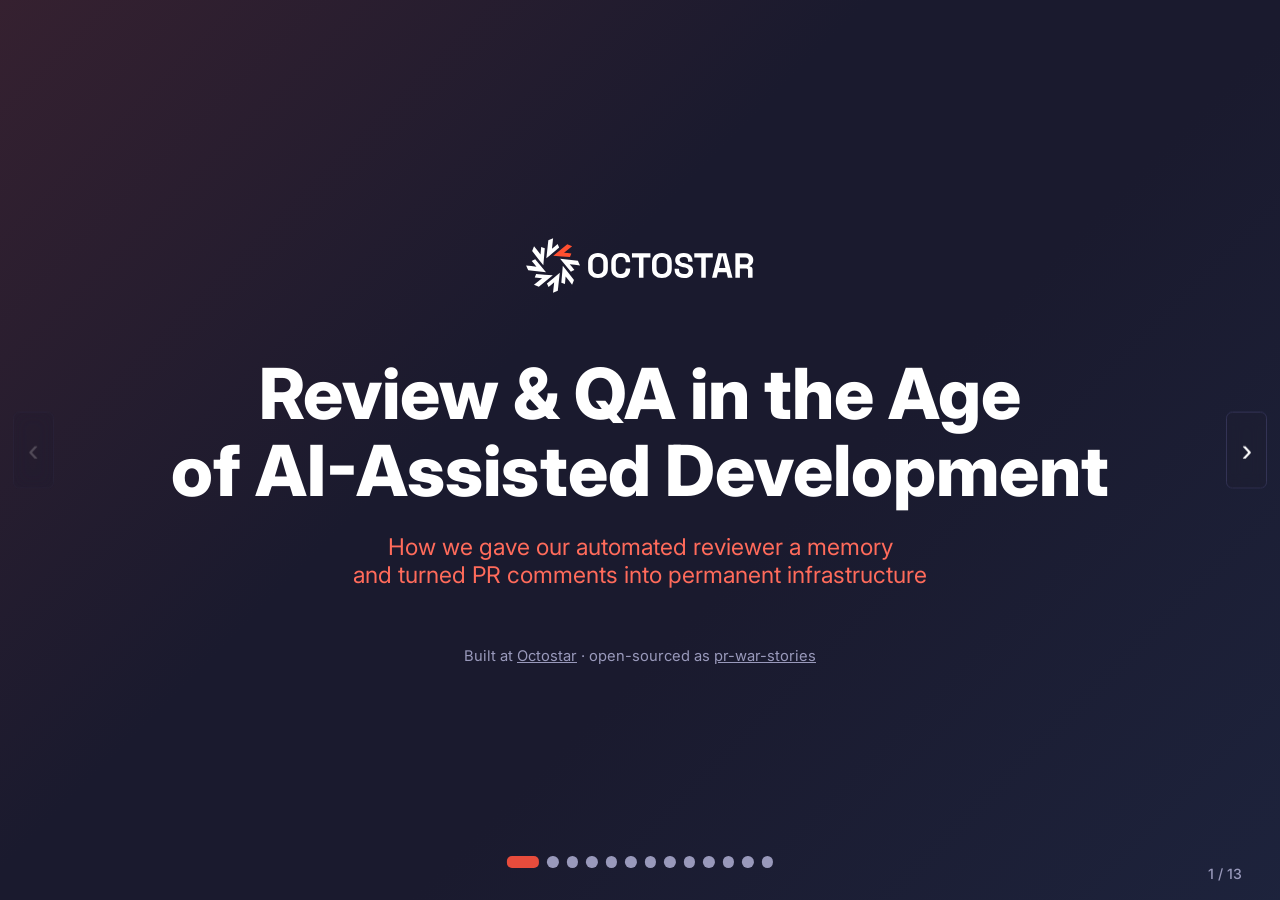
==== commit e4d3477e: "docs: HN-ready pass — landing page, presentation, script Landing page (docs/index.html) — the larger" ====
--- a/docs/presentation.html
+++ b/docs/presentation.html
@@ -145,10 +145,10 @@
     flex-direction: column;
     gap: 0.8vh;
   }
-  .gap-header { font-size: 1.35vw; font-weight: 700; margin-bottom: 0.5vh; }
+  .gap-header { font-size: 1.6vw; font-weight: 700; margin-bottom: 0.5vh; }
   .gap-item {
-    font-size: 1vw;
-    padding: 0.4vh 0 0.4vh 1vw;
+    font-size: 1.2vw;
+    padding: 0.5vh 0 0.5vh 1vw;
     border-left: 3px solid;
     color: var(--text-gray);
   }
@@ -164,7 +164,7 @@
     flex: 1;
     padding: 0.8vw 0.6vw;
     border-radius: 0.5vw;
-    font-size: 1vw;
+    font-size: 1.1vw;
     font-weight: 800;
     letter-spacing: 2px;
     text-align: center;
@@ -320,7 +320,6 @@
   .hierarchy-content {
     display: flex;
     gap: 60px;
-    flex: 1;
   }
 
   .tree {
@@ -1090,18 +1089,18 @@
     padding: 4vh 6vw;
     justify-content: center;
   }
-  .slide-commands h2 { font-size: 3.2vw; margin-bottom: 0.5vh; }
-  .slide-commands .commands-subtitle { font-size: 1.15vw; color: var(--text-dim); margin-bottom: 3vh; }
-  .commands-table { width: 100%; max-width: 72vw; margin: 0 auto; display: flex; flex-direction: column; gap: 1.2vw; }
-  .cmd-row { display: flex; align-items: stretch; gap: 1.2vw; background: var(--bg-card); border: 1px solid #333355; border-radius: 0.8vw; overflow: hidden; }
-  .cmd-left { flex: 0 0 28vw; padding: 1.4vw 1.6vw; display: flex; flex-direction: column; gap: 0.3vh; border-right: 1px solid #333355; }
-  .cmd-name { font-family: 'JetBrains Mono', 'Fira Code', monospace; font-size: 1.05vw; font-weight: 700; color: var(--accent-green); }
-  .cmd-when { font-size: 0.85vw; color: var(--text-dim); font-style: italic; }
-  .cmd-right { flex: 1; padding: 1.4vw 1.6vw; display: flex; align-items: center; }
+  .slide-commands h2 { font-size: 2.8vw; margin-bottom: 0.3vh; }
+  .slide-commands .commands-subtitle { font-size: 1.05vw; color: var(--text-dim); margin-bottom: 2vh; }
+  .commands-table { width: 100%; max-width: 72vw; margin: 0 auto; display: flex; flex-direction: column; gap: 0.6vw; }
+  .cmd-row { display: flex; align-items: stretch; gap: 1.2vw; background: var(--bg-card); border: 1px solid #333355; border-radius: 0.7vw; overflow: hidden; }
+  .cmd-left { flex: 0 0 26vw; padding: 0.9vw 1.4vw; display: flex; flex-direction: column; gap: 0.3vh; border-right: 1px solid #333355; justify-content: center; }
+  .cmd-name { font-family: 'JetBrains Mono', 'Fira Code', monospace; font-size: 1.15vw; font-weight: 700; color: var(--accent-green); }
+  .cmd-when { font-size: 0.9vw; color: var(--text-dim); font-style: italic; }
+  .cmd-right { flex: 1; padding: 0.9vw 1.4vw; display: flex; align-items: center; }
   .cmd-desc { font-size: 1vw; color: var(--text-gray); line-height: 1.5; }
   .cmd-row--auto { border-left: 3px solid var(--accent-orange); }
   .cmd-row--manual { border-left: 3px solid var(--accent-blue); }
-  .commands-legend { display: flex; gap: 2vw; justify-content: center; margin-top: 2vh; font-size: 0.9vw; color: var(--text-dim); }
+  .commands-legend { display: flex; gap: 2vw; justify-content: center; margin-top: 1.2vh; font-size: 0.85vw; color: var(--text-dim); }
   .legend-dot { display: inline-block; width: 10px; height: 10px; border-radius: 2px; margin-right: 6px; vertical-align: middle; }
 
   /* Bonus slides */
@@ -1124,7 +1123,7 @@
     padding: 0.4vw 1.5vw;
     margin-bottom: 1vh;
   }
-  .bonus-subtitle { font-size: 1.4vw; color: var(--text-dim); margin-bottom: 2.5vh; line-height: 1.6; }
+  .bonus-subtitle { font-size: 1.6vw; color: var(--text-dim); margin-bottom: 3vh; line-height: 1.6; }
   .bonus-cards { display: flex; gap: 2.5vw; margin-bottom: 2.5vh; }
   .bonus-card {
     flex: 1;
@@ -1136,8 +1135,8 @@
     flex-direction: column;
     gap: 1.5vh;
   }
-  .bonus-card h3 { font-size: 2vw; margin: 0; }
-  .bonus-card p { font-size: 1.2vw; color: var(--text-gray); line-height: 1.6; margin: 0; }
+  .bonus-card h3 { font-size: 2.5vw; margin: 0; }
+  .bonus-card p { font-size: 1.4vw; color: var(--text-gray); line-height: 1.6; margin: 0; }
   .bonus-card--midscene { border-top: 4px solid var(--accent-green); }
   .bonus-card--uitars { border-top: 4px solid var(--accent-orange); }
   .bonus-card-tag { font-size: 1vw; font-weight: 700; text-transform: uppercase; letter-spacing: 2px; }
@@ -1147,8 +1146,8 @@
     background: #0d0d20;
     border: 1px solid #252540;
     border-radius: 0.6vw;
-    padding: 1.2vw 1.8vw;
-    font-size: 1.3vw;
+    padding: 1.5vw 2vw;
+    font-size: 1.6vw;
     color: var(--text-gray);
     text-align: center;
     line-height: 1.5;
@@ -1162,13 +1161,13 @@
     border-radius: 1vw;
     padding: 2.5vw;
   }
-  .bonus-col h3 { font-size: 1.8vw; margin: 0 0 1.5vh 0; }
+  .bonus-col h3 { font-size: 2.2vw; margin: 0 0 2vh 0; }
   .bonus-col--good { border-top: 4px solid var(--accent-green); }
   .bonus-col--good h3 { color: var(--accent-green); }
   .bonus-col--test { border-top: 4px solid var(--accent-orange); }
   .bonus-col--test h3 { color: var(--accent-orange); }
   .bonus-list { list-style: none; padding: 0; margin: 0; display: flex; flex-direction: column; gap: 2vh; }
-  .bonus-list li { font-size: 1.2vw; color: var(--text-gray); line-height: 1.6; padding-left: 1.2vw; border-left: 3px solid #333355; }
+  .bonus-list li { font-size: 1.5vw; color: var(--text-gray); line-height: 1.7; padding-left: 1.2vw; border-left: 3px solid #333355; }
   .bonus-col--good .bonus-list li { border-left-color: var(--accent-green); }
   .bonus-col--test .bonus-list li { border-left-color: var(--accent-orange); }
 
@@ -1221,7 +1220,7 @@
   }
 
   .oss-tagline {
-    font-size: 1.4vw;
+    font-size: 1.6vw;
     color: var(--text-gray);
     line-height: 1.6;
   }
@@ -1279,7 +1278,7 @@
   }
 
   .oss-cmd-label {
-    font-size: 0.75vw;
+    font-size: 0.9vw;
     font-weight: 700;
     text-transform: uppercase;
     letter-spacing: 2px;
@@ -1289,7 +1288,7 @@
 
   .oss-cmd {
     font-family: 'SF Mono', 'Fira Code', monospace;
-    font-size: 0.95vw;
+    font-size: 1.15vw;
     color: var(--accent-green);
   }
 
@@ -1303,16 +1302,16 @@
     display: flex;
     align-items: center;
     gap: 0.6vw;
-    font-size: 1vw;
+    font-size: 1.2vw;
     color: var(--text-gray);
   }
 
   .oss-feature-icon {
+    font-size: 1.5vw;
+  }
+
+  .oss-cta {
     font-size: 1.3vw;
-  }
-
-  .oss-cta {
-    font-size: 1.1vw;
     color: var(--text-dim);
     margin-top: 1vh;
   }
@@ -1326,70 +1325,58 @@
   <div class="logo-main">
     <img src="logo-dark.svg" alt="Octostar">
   </div>
-  <h1>Review &amp; QA at the Times<br>of AI-Assisted Development</h1>
+  <h1>Review &amp; QA in the Age<br>of AI-Assisted Development</h1>
   <p class="subtitle">How we gave our automated reviewer a memory<br>and turned PR comments into permanent infrastructure</p>
-  <p class="meta">Engineering Team | April 2026</p>
+  <p class="meta">Built at <a href="https://octostar.com" target="_blank" rel="noopener" style="color: var(--text-dim); text-decoration: underline;">Octostar</a> &middot; open-sourced as <a href="https://github.com/sscarduzio/pr-war-stories" target="_blank" rel="noopener" style="color: var(--text-dim); text-decoration: underline;">pr-war-stories</a></p>
   <span class="slide-number">1 / 15</span>
 </div>
 
 <!-- SLIDE 2: THE GAP -->
 <div class="slide slide-problem" id="s2">
-  <div class="logo-bar">
-    <a href="https://octostar.com" target="_blank" rel="noopener"><img src="logo-dark.svg" class="logo-img" alt="Octostar"></a>
-  </div>
   <h2>Three Tiers of Review Today</h2>
   <div class="gap-layout">
     <div class="gap-col">
       <div class="gap-header">&#129302; The Generic Bot</div>
       <div class="gap-item gap-good">Runs on every PR, fully automatic</div>
-      <div class="gap-item gap-good">Reads every line, every time</div>
       <div class="gap-item gap-neutral">Generic advice: &ldquo;add error handling&rdquo;</div>
       <div class="gap-item gap-bad">Starts from zero every run</div>
       <div class="gap-item gap-bad">Zero memory of what went wrong</div>
       <div class="gap-bars">
         <div class="gap-bar gap-bar-good">TIME</div>
         <div class="gap-bar gap-bar-bad">MEMORY</div>
-        <div class="gap-bar gap-bar-bad">CONTEXT</div>
       </div>
     </div>
     <div class="gap-vs">+</div>
     <div class="gap-col">
       <div class="gap-header">&#129489;&#8205;&#128187; The New Manual</div>
-      <div class="gap-item gap-good">Reads diff, asks LLM the right questions</div>
+      <div class="gap-item gap-good">Asks LLM the right questions</div>
       <div class="gap-item gap-good">Remembers the war stories</div>
-      <div class="gap-item gap-good">Knows the valid tradeoffs</div>
-      <div class="gap-item gap-bad">Still manual &mdash; every PR, every time</div>
+      <div class="gap-item gap-bad">Still manual &mdash; every PR</div>
       <div class="gap-item gap-bad">Has no time</div>
       <div class="gap-bars">
         <div class="gap-bar gap-bar-bad">TIME</div>
         <div class="gap-bar gap-bar-good">MEMORY</div>
-        <div class="gap-bar gap-bar-good">CONTEXT</div>
-      </div>
-    </div>
-    <div class="gap-vs">&rarr;</div>
-    <div class="gap-col" style="border: 1px solid var(--octostar-red); box-shadow: 0 0 30px rgba(231,76,60,0.15);">
-      <div class="gap-header" style="color: var(--octostar-red-light);">&#127942; The Bot With Memory</div>
-      <div class="gap-item gap-good">Runs on every PR, fully automatic</div>
-      <div class="gap-item gap-good">Remembers your team's war stories</div>
-      <div class="gap-item gap-good">Knows the valid tradeoffs</div>
-      <div class="gap-item gap-good">Context scoped to each module</div>
-      <div class="gap-item gap-good">Learns from every merged PR</div>
-      <div class="gap-bars">
-        <div class="gap-bar gap-bar-good">TIME</div>
-        <div class="gap-bar gap-bar-good">MEMORY</div>
-        <div class="gap-bar gap-bar-good">CONTEXT</div>
       </div>
     </div>
   </div>
-  <div class="gap-punchline" style="font-size: 1.8vw; line-height: 1.8;">We can't create time for people.<br><strong style="color: var(--octostar-red-light); font-size: 2vw;">We can create memory for the bot.</strong></div>
+  <div style="text-align: center; font-size: 2vw; color: var(--text-dim); margin: 1.5vh 0;">&#8595;</div>
+  <div class="gap-col" style="border: 2px solid var(--octostar-red); box-shadow: 0 0 40px rgba(231,76,60,0.2); max-width: 60vw; margin: 0 auto; flex-direction: row; gap: 3vw; align-items: center; padding: 2vw 3vw;">
+    <div style="flex: 1;">
+      <div class="gap-header" style="color: var(--octostar-red-light); font-size: 2vw;">&#127942; The Bot With Memory</div>
+      <div class="gap-item gap-good" style="font-size: 1.3vw;">Automatic + remembers your war stories + scoped to each module</div>
+    </div>
+    <div class="gap-bars" style="flex: 0 0 auto; gap: 0.6vw;">
+      <div class="gap-bar gap-bar-good">TIME</div>
+      <div class="gap-bar gap-bar-good">MEMORY</div>
+      <div class="gap-bar gap-bar-good">CONTEXT</div>
+    </div>
+  </div>
+  <div class="gap-punchline" style="font-size: 2vw; line-height: 1.8; margin-top: 2vh;">We can't create time for people.<br><strong style="color: var(--octostar-red-light); font-size: 2.4vw;">We can create memory for the bot.</strong></div>
   <span class="slide-number">2 / 15</span>
 </div>
 
 <!-- SLIDE 3: THREE LAYERS -->
 <div class="slide slide-layers" id="s3">
-  <div class="logo-bar">
-    <a href="https://octostar.com" target="_blank" rel="noopener"><img src="logo-dark.svg" class="logo-img" alt="Octostar"></a>
-  </div>
   <h2>Three Memory Layers</h2>
   <div class="layers-container">
     <div class="layer-card bot">
@@ -1445,11 +1432,8 @@
 
 <!-- SLIDE 4: HIERARCHY -->
 <div class="slide slide-hierarchy" id="s4">
-  <div class="logo-bar">
-    <a href="https://octostar.com" target="_blank" rel="noopener"><img src="logo-dark.svg" class="logo-img" alt="Octostar"></a>
-  </div>
   <h2>Hierarchical Scoping</h2>
-  <p class="subtitle">Deeper modules get more context. Simple changes get only relevant rules.</p>
+  <p class="subtitle">Deeper modules get more context. Simple changes get only relevant rules. <em style="color: var(--text-dim); font-size: 0.85em;">(Example from the Octostar monorepo.)</em></p>
   <div class="hierarchy-content">
     <div class="tree">
       <div class="tree-node l1">
@@ -1510,9 +1494,6 @@
 
 <!-- SLIDE 5: FEEDBACK LOOP -->
 <div class="slide slide-loop" id="s5">
-  <div class="logo-bar">
-    <a href="https://octostar.com" target="_blank" rel="noopener"><img src="logo-dark.svg" class="logo-img" alt="Octostar"></a>
-  </div>
   <h2>The Automated Feedback Loop</h2>
   <div class="loop-wrapper">
     <div class="loop-flow">
@@ -1585,9 +1566,6 @@
 
 <!-- SLIDE 6: CLASSIFICATION -->
 <div class="slide slide-classify" id="s6">
-  <div class="logo-bar">
-    <a href="https://octostar.com" target="_blank" rel="noopener"><img src="logo-dark.svg" class="logo-img" alt="Octostar"></a>
-  </div>
   <h2>Rule Classification System</h2>
   <div class="classify-grid">
     <div class="classify-card reviewable">
@@ -1630,9 +1608,6 @@
 
 <!-- SLIDE 7: REAL EXAMPLES -->
 <div class="slide slide-examples" id="s7">
-  <div class="logo-bar">
-    <a href="https://octostar.com" target="_blank" rel="noopener"><img src="logo-dark.svg" class="logo-img" alt="Octostar"></a>
-  </div>
   <h2>Real War Stories from Our PRs</h2>
   <div class="examples-grid">
     <div class="example-card war1">
@@ -1651,16 +1626,16 @@
     </div>
     <div class="example-card war2">
       <div class="war-header">
-        <span class="war-icon">&#127912;</span>
+        <span class="war-icon">&#128683;</span>
         <div>
-          <div class="source">PR #775</div>
-          <div class="rule">LLM CSS change broke schema editor</div>
+          <div class="source">PR #735 &middot; Bugbot dismissed 7&times;</div>
+          <div class="rule">React useState setters are stable &mdash; don't flag as deps</div>
         </div>
         <span class="tag bugbot">BUGBOT.md</span>
       </div>
       <div class="war-diff">
-        <div class="diff-bad">- .custom-antlayout { height: 100% }</div>
-        <div class="diff-good">+ .schema-editor-layout { height: 100% }</div>
+        <div class="diff-bad">- useEffect(() =&gt; {...}, [data, setData]) // bot: "missing dep!"</div>
+        <div class="diff-good">+ // author-dismissal turned into 1 scope rule, silenced all 7</div>
       </div>
     </div>
     <div class="example-card war3">
@@ -1697,33 +1672,30 @@
 
 <!-- SLIDE 8: RESULTS -->
 <div class="slide slide-results" id="s8">
-  <div class="logo-bar">
-    <a href="https://octostar.com" target="_blank" rel="noopener"><img src="logo-dark.svg" class="logo-img" alt="Octostar"></a>
-  </div>
   <h2>What We Shipped</h2>
   <div class="results-grid">
     <div class="stat-card">
-      <div class="number red">22</div>
-      <div class="label">War stories extracted<br>from 50 merged PRs</div>
+      <div class="number red">759</div>
+      <div class="label">Merged PRs mined<br>across 8 months</div>
     </div>
     <div class="stat-card">
-      <div class="number blue">5</div>
-      <div class="label">BUGBOT.md files<br>across the monorepo</div>
+      <div class="number blue">13</div>
+      <div class="label">BUGBOT.md files<br>across 2 monorepos</div>
     </div>
     <div class="stat-card">
-      <div class="number green">6</div>
-      <div class="label">Inline comments placed<br>in source files</div>
+      <div class="number green">29</div>
+      <div class="label">Lessons in LESSONS.md<br>across 2 repos</div>
     </div>
     <div class="stat-card">
-      <div class="number orange">1</div>
-      <div class="label">GitHub Action for<br>automated harvesting</div>
+      <div class="number orange">~92</div>
+      <div class="label">Rules extracted<br>frontend + backend</div>
     </div>
   </div>
   <div class="proof-box">
     <div class="icon">&#127919;</div>
     <div class="text">
-      <h3>Already paying for itself</h3>
-      <p>On its first review, Bugbot caught a real bug in the harvest workflow itself &mdash; the scope detection used <code>else if</code> instead of <code>if</code>, causing linkchart files to miss parent scope rules. The system's own rules made the system better.</p>
+      <h3>The skill audits itself</h3>
+      <p>Running the v0.7 harvest on our own repos found: (1) one module had 442 of 1,067 substantive review comments but <em>no scope file</em> &mdash; the original intuition-based hierarchy was wrong; (2) the harvest workflow was misclassifying 308 GitHub-Copilot comments as &ldquo;substantive human feedback&rdquo; because Copilot's login lacks a <code>[bot]</code> suffix. Both findings became new doctrine. The skill's own rules made the skill better.</p>
     </div>
   </div>
   <div style="margin-top: 28px; text-align: center; color: var(--text-dim); font-size: 16px;">
@@ -1734,9 +1706,6 @@
 
 <!-- SLIDE 9: TWO KINDS OF KNOWLEDGE -->
 <div class="slide slide-knowledge" id="s9">
-  <div class="logo-bar">
-    <a href="https://octostar.com" target="_blank" rel="noopener"><img src="logo-dark.svg" class="logo-img" alt="Octostar"></a>
-  </div>
   <h2>Two Kinds of Knowledge</h2>
   <div class="knowledge-split">
     <div class="knowledge-col knowledge-adr">
@@ -1783,9 +1752,6 @@
 
 <!-- SLIDE 10: THE SHIFT -->
 <div class="slide slide-shift" id="s10">
-  <div class="logo-bar">
-    <a href="https://octostar.com" target="_blank" rel="noopener"><img src="logo-dark.svg" class="logo-img" alt="Octostar"></a>
-  </div>
   <h2>The Dual Flywheel</h2>
   <div class="shift-content">
     <div class="flywheel-row">
@@ -1824,10 +1790,7 @@
 </div>
 
 <!-- SLIDE 11: OSS RELEASE -->
-<div class="slide slide-oss" id="s9">
-  <div class="logo-bar">
-    <a href="https://octostar.com" target="_blank" rel="noopener"><img src="logo-dark.svg" class="logo-img" alt="Octostar"></a>
-  </div>
+<div class="slide slide-oss" id="s11">
 
   <div class="oss-content">
     <div class="oss-badge">OPEN SOURCE</div>
@@ -1889,13 +1852,10 @@
 </div>
 
 <!-- SLIDE 12: COMMANDS -->
-<div class="slide slide-commands">
-  <div class="logo-bar">
-    <a href="https://octostar.com" target="_blank" rel="noopener"><img src="logo-dark.svg" class="logo-img" alt="Octostar"></a>
-  </div>
+<div class="slide slide-commands" id="s12">
 
   <h2>The Skill Commands</h2>
-  <p class="commands-subtitle">Five commands, each for a different moment in the lifecycle</p>
+  <p class="commands-subtitle">Six commands + one workflow, each for a different moment in the lifecycle</p>
 
   <div class="commands-table">
     <div class="cmd-row cmd-row--manual">
@@ -1922,7 +1882,16 @@
         <span class="cmd-when">When harvest comments appear</span>
       </div>
       <div class="cmd-right">
-        <span class="cmd-desc">Reads harvest summaries, classifies each lesson (reviewable / educational / single-file), places it in the right layer. The human-in-the-loop step.</span>
+        <span class="cmd-desc">Reads harvest summaries, classifies each lesson (reviewable / educational / single-file), places it in the right layer. <strong>Prioritises author-dismissals of bot findings first</strong> &mdash; highest-yield rule material.</span>
+      </div>
+    </div>
+    <div class="cmd-row cmd-row--manual">
+      <div class="cmd-left">
+        <span class="cmd-name">/pr-war-stories rebalance</span>
+        <span class="cmd-when">After audit flags mismatch</span>
+      </div>
+      <div class="cmd-right">
+        <span class="cmd-desc">Ranks modules by review-comment density. Promotes hot unscoped modules to their own BUGBOT.md, demotes cold scopes into the parent. <strong>Fixes intuition-based hierarchy with real data.</strong></span>
       </div>
     </div>
     <div class="cmd-row cmd-row--manual">
@@ -1931,7 +1900,7 @@
         <span class="cmd-when">After big refactors</span>
       </div>
       <div class="cmd-right">
-        <span class="cmd-desc">Greps every rule for path and function references, verifies they still exist in the codebase. Flags stale <code>scopeRules</code> prefixes. <strong>Reports but does not auto-fix.</strong></span>
+        <span class="cmd-desc">Greps every rule for path and function references, verifies they still exist. Flags stale <code>scopeRules</code> prefixes and rules never cited by the bot. <strong>Reports but does not auto-fix.</strong></span>
       </div>
     </div>
     <div class="cmd-row cmd-row--manual">
@@ -1954,10 +1923,7 @@
 </div>
 
 <!-- SLIDE 13: FAQ -->
-<div class="slide slide-faq">
-  <div class="logo-bar">
-    <a href="https://octostar.com" target="_blank" rel="noopener"><img src="logo-dark.svg" class="logo-img" alt="Octostar"></a>
-  </div>
+<div class="slide slide-faq" id="s13">
 
   <h2>Questions you're probably thinking</h2>
   <p class="faq-subtitle">Anticipated from senior engineers, architects, and tech leads</p>
@@ -1984,65 +1950,55 @@
   <span class="slide-number">13 / 15</span>
 </div>
 
-<!-- SLIDE 14: BONUS — The Opportunity -->
-<div class="slide slide-bonus">
-  <div class="logo-bar">
-    <a href="https://octostar.com" target="_blank" rel="noopener"><img src="logo-dark.svg" class="logo-img" alt="Octostar"></a>
-  </div>
+<!-- SLIDE 14: BONUS — The Opportunity (off-topic, gated behind ?extra=1) -->
+<div class="slide slide-bonus slide-extra" id="s14">
 
   <div class="bonus-badge">Post Scriptum &mdash; Future Research</div>
   <h2>LLM Vision-Based Automated Testing</h2>
-  <p class="bonus-subtitle">Instead of writing brittle test scripts that break every time the UI changes, new open-source tools let us describe what we want in plain English &mdash; <em>&ldquo;click the submit button&rdquo;, &ldquo;fill in the form&rdquo;, &ldquo;drag this item to the list&rdquo;</em> &mdash; and an AI model looks at the screen and does it.</p>
+  <p class="bonus-subtitle">Describe tests in plain English. An AI model looks at the screen and does it.</p>
 
   <div class="bonus-cards">
     <div class="bonus-card bonus-card--midscene">
       <span class="bonus-card-tag">Automation SDK</span>
       <h3>Midscene.js</h3>
-      <p>Open-source automation SDK that plugs into our existing <strong>Playwright</strong> setup. Understands UI elements visually &mdash; no selectors, no XPath, no data-testid.</p>
+      <p>Plugs into <strong>Playwright</strong>. No selectors, no XPath, no data-testid.</p>
     </div>
     <div class="bonus-card bonus-card--uitars">
       <span class="bonus-card-tag">Vision Model</span>
       <h3>UI-TARS</h3>
-      <p>Open-source AI model trained specifically to interact with user interfaces. Sees screenshots, plans actions, executes multi-step workflows autonomously.</p>
+      <p>Open-source model that sees screenshots and executes UI workflows.</p>
     </div>
   </div>
 
   <div class="bonus-callout">
-    <strong>Both run entirely on our hardware.</strong> No cloud. No licensing costs. No data leaves our network.
+    <strong>Both run on our hardware.</strong> No cloud. No licensing. No data leaves the network.
   </div>
 
   <span class="slide-number">14 / 15</span>
 </div>
 
-<!-- SLIDE 15: BONUS — What We Know So Far -->
-<div class="slide slide-bonus">
-  <div class="logo-bar">
-    <a href="https://octostar.com" target="_blank" rel="noopener"><img src="logo-dark.svg" class="logo-img" alt="Octostar"></a>
-  </div>
+<!-- SLIDE 15: BONUS — What We Know So Far (off-topic, gated behind ?extra=1) -->
+<div class="slide slide-bonus slide-extra" id="s15">
 
   <div class="bonus-badge">Post Scriptum &mdash; Future Research</div>
   <h2>Promising, But Needs Validation</h2>
-  <p class="bonus-subtitle">Early signals are strong. The gap is between demo-grade and production-grade.</p>
+  <p class="bonus-subtitle">Demo-grade works. Production-grade is the question.</p>
 
   <div class="bonus-split">
     <div class="bonus-col bonus-col--good">
       <h3>What looks good</h3>
       <ul class="bonus-list">
-        <li>Works on our existing GPU <strong>(RTX 6000 PRO)</strong> with zero new infrastructure</li>
-        <li>Handles complex UIs including <strong>drag &amp; drop</strong>, nested menus, dynamic content</li>
-        <li>Active open-source ecosystem, evolving fast &mdash; Midscene reached 1.0 in 2026</li>
-        <li>Natural-language test specs are <strong>readable by non-engineers</strong> &mdash; QA, product, design can write them</li>
-        <li>Tests survive UI refactors that break traditional selectors &mdash; the model re-finds elements visually</li>
+        <li>Runs on our <strong>RTX 6000 PRO</strong> &mdash; no new infra</li>
+        <li>Handles <strong>drag &amp; drop</strong> and complex UIs</li>
+        <li>Tests survive UI refactors &mdash; no selectors to break</li>
       </ul>
     </div>
     <div class="bonus-col bonus-col--test">
       <h3>What we need to test</h3>
       <ul class="bonus-list">
-        <li><strong>Speed</strong> &mdash; can it run a full regression suite in CI time budgets?</li>
-        <li><strong>Determinism</strong> &mdash; do tests produce consistent results across runs?</li>
-        <li><strong>Octostar-specific UIs</strong> &mdash; link charts, record viewers, complex tables</li>
-        <li><strong>Failure diagnostics</strong> &mdash; when a test fails, can you understand why?</li>
-        <li><strong>GPU contention</strong> &mdash; model inference alongside dev workloads on the same RTX 6000</li>
+        <li><strong>Speed</strong> &mdash; full regression in CI time?</li>
+        <li><strong>Determinism</strong> &mdash; same result every run?</li>
+        <li><strong>Our UIs</strong> &mdash; link charts, record viewers</li>
       </ul>
     </div>
   </div>
@@ -2056,11 +2012,23 @@
 <button class="slide-arrow arrow-right" id="arrowRight" aria-label="Next slide">&#8250;</button>
 
 <script>
+  // Gate off-topic research slides unless ?extra=1 is passed.
+  const showExtra = new URLSearchParams(location.search).has('extra');
+  if (!showExtra) {
+    document.querySelectorAll('.slide-extra').forEach(el => el.remove());
+  }
+
   const slides = document.querySelectorAll('.slide');
   const nav = document.getElementById('nav');
   const arrowLeft = document.getElementById('arrowLeft');
   const arrowRight = document.getElementById('arrowRight');
   let current = 0;
+
+  // Renumber visible slides so "X / Y" reflects the filtered count
+  slides.forEach((slide, i) => {
+    const numEl = slide.querySelector('.slide-number');
+    if (numEl) numEl.textContent = (i + 1) + ' / ' + slides.length;
+  });
 
   slides.forEach((_, i) => {
     const dot = document.createElement('div');
@@ -2069,7 +2037,8 @@
     nav.appendChild(dot);
   });
 
-  function goTo(n) {
+  function goTo(n, updateHash = true) {
+    if (n < 0 || n >= slides.length) return;
     slides[current].classList.remove('active');
     nav.children[current].classList.remove('active');
     current = n;
@@ -2077,15 +2046,32 @@
     nav.children[current].classList.add('active');
     arrowLeft.style.opacity = current === 0 ? '0.2' : '1';
     arrowRight.style.opacity = current === slides.length - 1 ? '0.2' : '1';
+    if (updateHash) {
+      const id = slides[current].id;
+      if (id) history.replaceState(null, '', '#' + id);
+    }
   }
 
   function next() { goTo(Math.min(current + 1, slides.length - 1)); }
   function prev() { goTo(Math.max(current - 1, 0)); }
 
+  // Initial hash routing — #s3 opens slide 3
+  function goToHash() {
+    const id = location.hash.replace('#', '');
+    if (!id) return;
+    const idx = Array.from(slides).findIndex(s => s.id === id);
+    if (idx >= 0) goTo(idx, false);
+  }
+  goToHash();
+  window.addEventListener('hashchange', goToHash);
+
   // Keyboard
   document.addEventListener('keydown', e => {
-    if (e.key === 'ArrowRight' || e.key === ' ') next();
-    if (e.key === 'ArrowLeft') prev();
+    if (e.key === 'ArrowRight') next();
+    else if (e.key === 'ArrowLeft') prev();
+    else if (e.key === ' ') { e.preventDefault(); e.shiftKey ? prev() : next(); }
+    else if (e.key === 'Home') goTo(0);
+    else if (e.key === 'End') goTo(slides.length - 1);
   });
 
   // Arrow buttons
@@ -2103,7 +2089,6 @@
   document.addEventListener('touchend', e => {
     const dx = e.changedTouches[0].screenX - touchStartX;
     const dy = e.changedTouches[0].screenY - touchStartY;
-    // Only register horizontal swipes (ignore vertical scroll)
     if (Math.abs(dx) > 50 && Math.abs(dx) > Math.abs(dy) * 1.5) {
       if (dx < 0) next();
       else prev();
@@ -2120,7 +2105,8 @@
   });
 
   // Init arrow states
-  arrowLeft.style.opacity = '0.2';
+  arrowLeft.style.opacity = current === 0 ? '0.2' : '1';
+  arrowRight.style.opacity = current === slides.length - 1 ? '0.2' : '1';
 </script>
 </body>
 </html>
